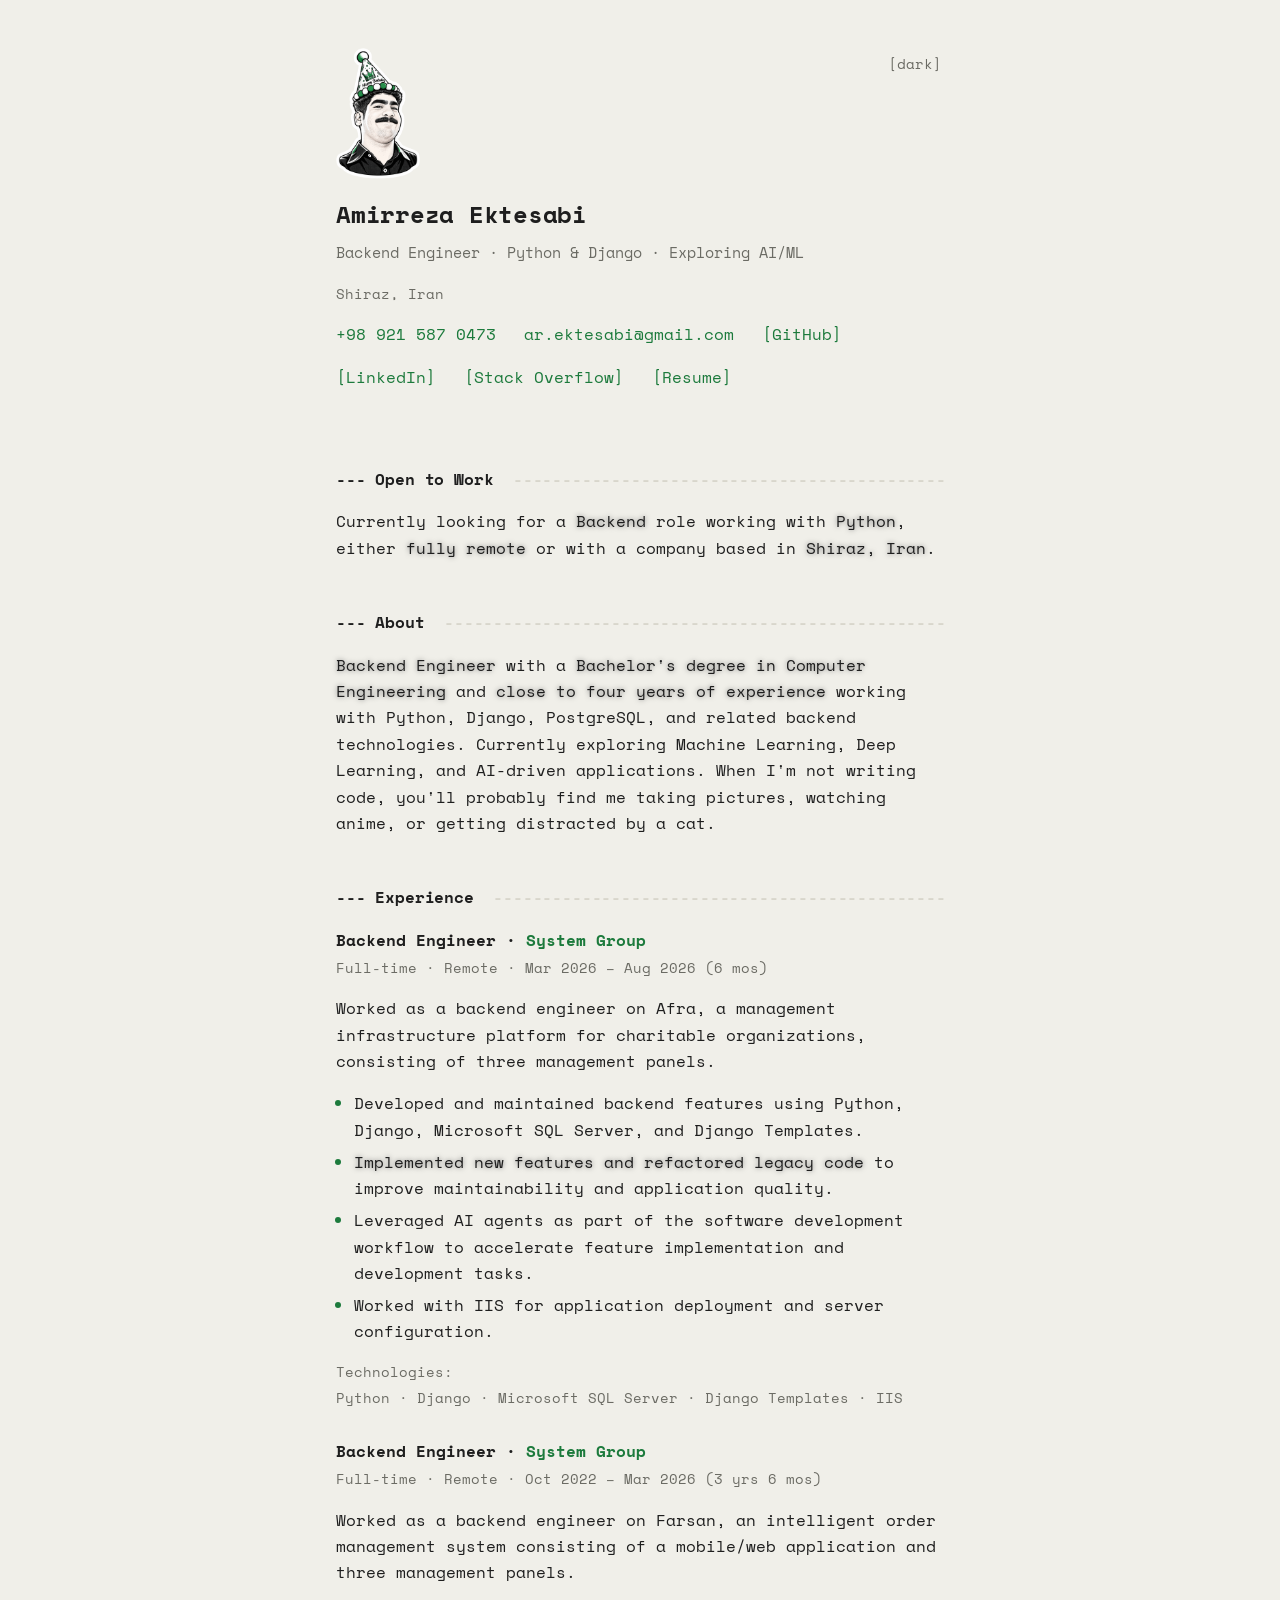
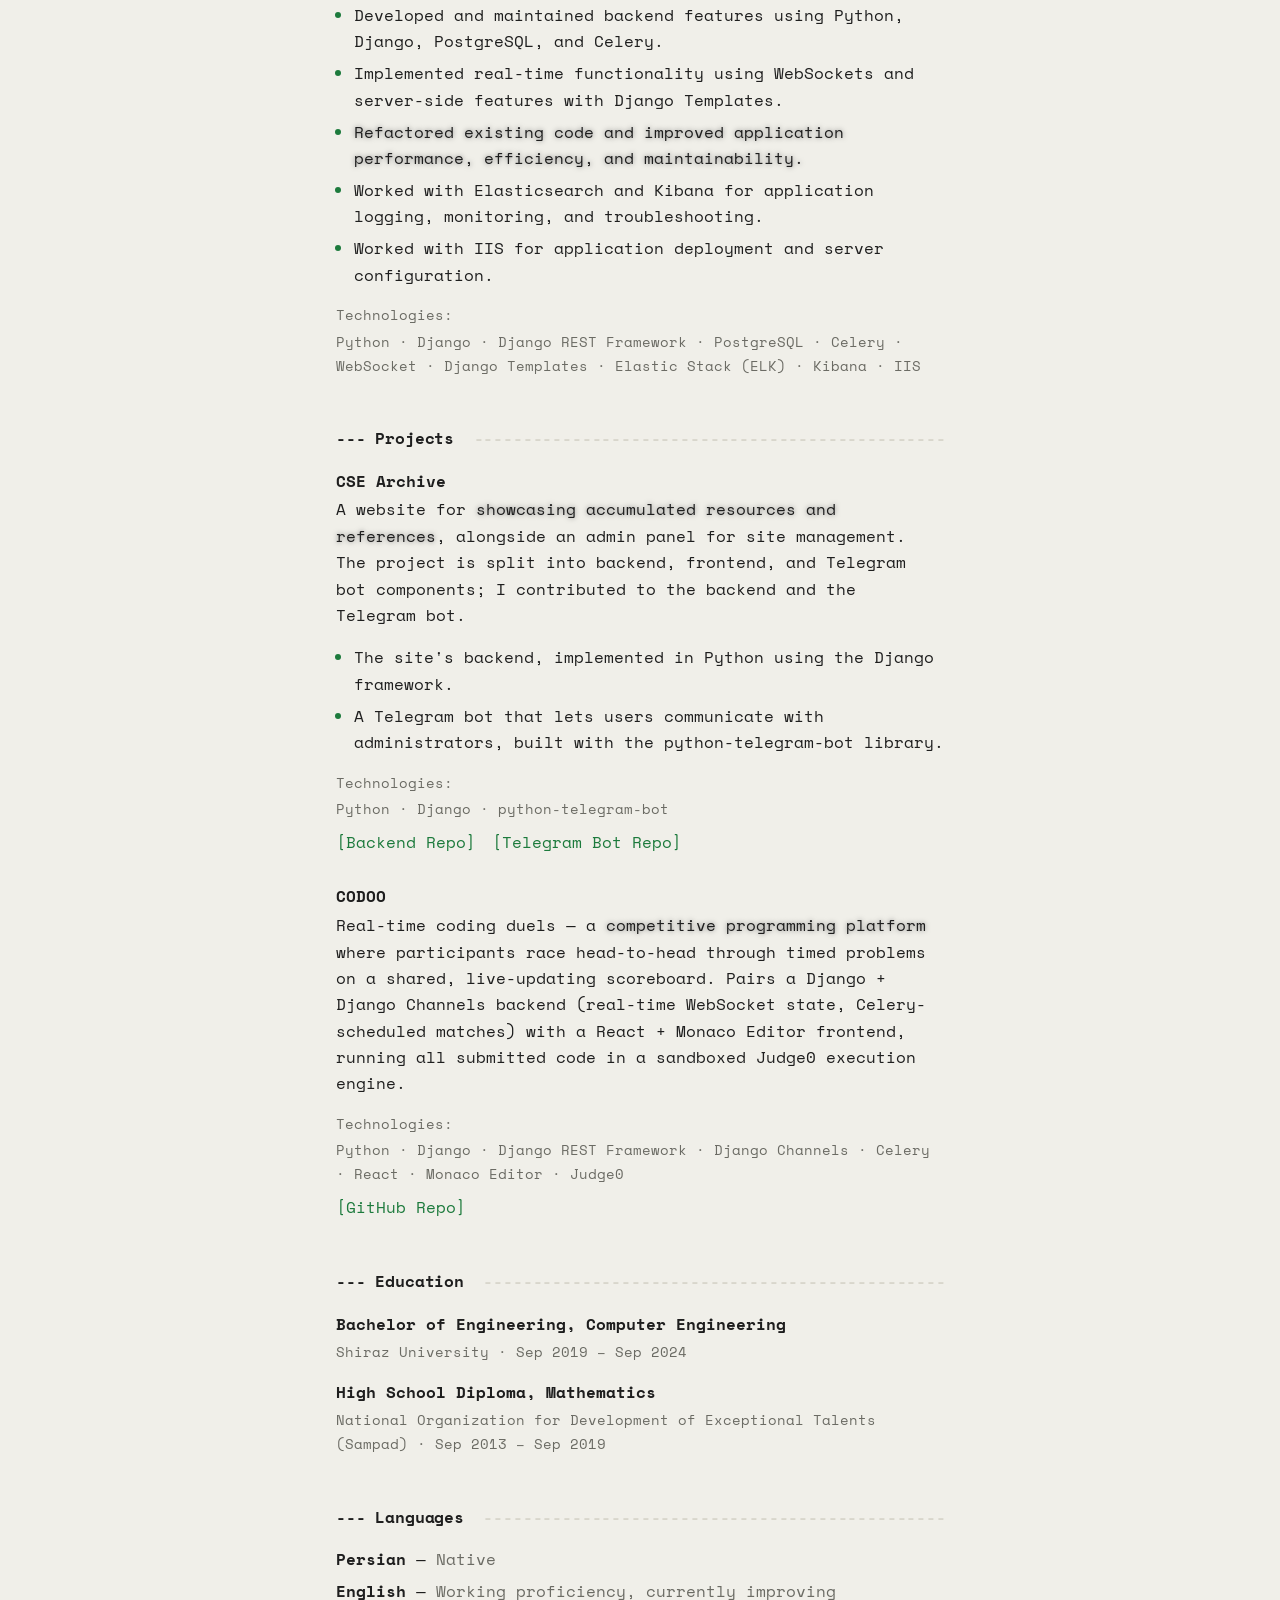
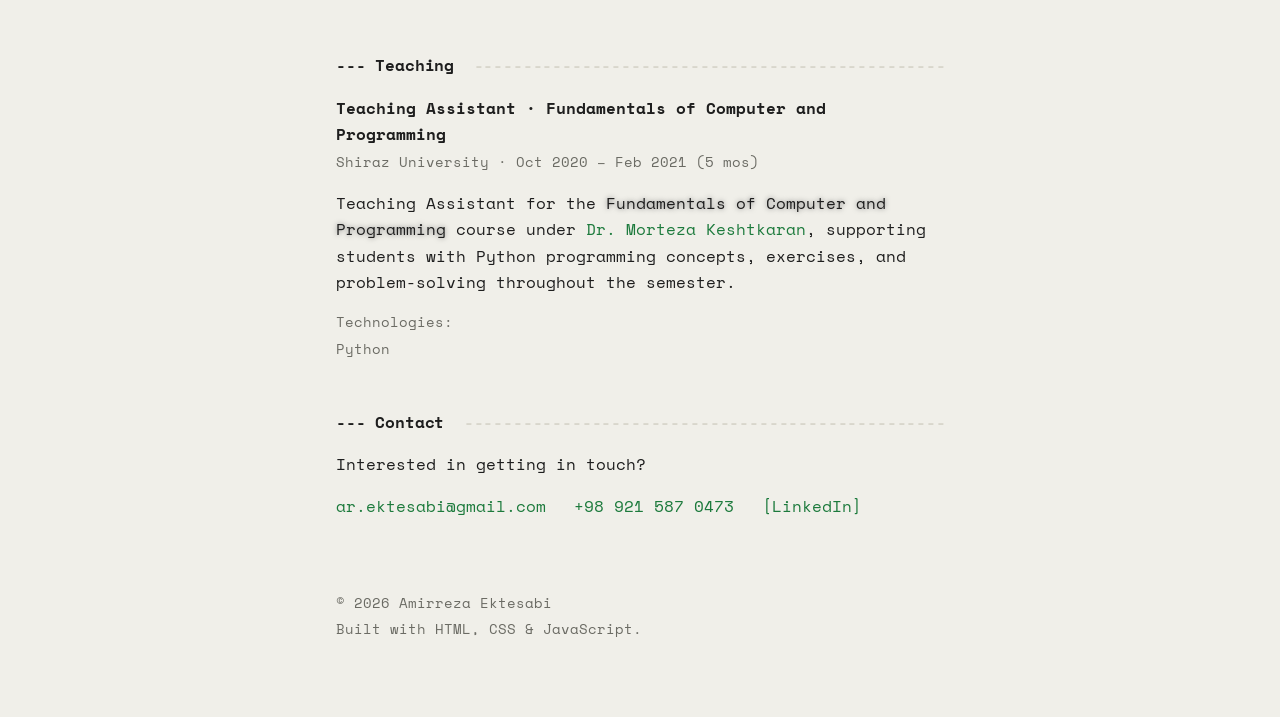
==== index.html @ 3bb0097c "add open to work section" ====
<!DOCTYPE html>
<html lang="en">
<head>
<meta charset="UTF-8" />
<meta name="viewport" content="width=device-width, initial-scale=1.0" />
<title>Amirreza Ektesabi Portfolio</title>
<meta name="description" content="Personal homepage of Amirreza Ektesabi, a backend engineer working with Python and Django, based in Shiraz, Iran. Experience, projects, education, and contact information." />
<meta name="theme-color" content="#0f0f0f" />

<meta property="og:type" content="website" />
<meta property="og:title" content="Amirreza Ektesabi Portfolio" />
<meta property="og:description" content="Backend engineer working with Python and Django, based in Shiraz, Iran." />
<meta property="og:image" content="image.png" />

<!-- Inline theme bootstrap: applied before first paint to avoid a flash of the wrong theme -->
<script>
  (function () {
    try {
      var saved = localStorage.getItem("theme");
      var theme = saved || (window.matchMedia("(prefers-color-scheme: dark)").matches ? "dark" : "light");
      document.documentElement.setAttribute("data-theme", theme);
    } catch (e) {
      document.documentElement.setAttribute("data-theme", "light");
    }
  })();
</script>

<link rel="preconnect" href="https://fonts.googleapis.com" />
<link rel="preconnect" href="https://fonts.gstatic.com" crossorigin />
<link href="https://fonts.googleapis.com/css2?family=Space+Mono:ital,wght@0,400;0,700;1,400&display=swap" rel="stylesheet" />

<link rel="stylesheet" href="style.css" />
</head>
<body>

<main>

  <!-- ============ Header ============ -->
  <header class="site-header">
    <div class="header-top">
      <img
        class="avatar"
        src="image.png"
        alt="Amirreza Ektesabi"
        width="84"
      />

      <button id="theme-toggle" class="theme-toggle" type="button" aria-pressed="false">
        [dark]
      </button>
    </div>

    <h1 class="name">Amirreza Ektesabi</h1>
    <p class="title">Backend Engineer · Python &amp; Django · Exploring AI/ML</p>
    <p class="location">Shiraz, Iran</p>

    <nav class="header-links" aria-label="Profile links">
      <a href="tel:+989215870473">+98 921 587 0473</a>
      <a href="mailto:ar.ektesabi@gmail.com">ar.ektesabi@gmail.com</a>
      <a href="https://github.com/amirreza-ektesabi" target="_blank" rel="noopener noreferrer">[GitHub]</a>
      <a href="https://www.linkedin.com/in/amirreza-ektesabi/" target="_blank" rel="noopener noreferrer">[LinkedIn]</a>
      <a href="https://stackoverflow.com/users/16004568" target="_blank" rel="noopener noreferrer">[Stack Overflow]</a>
      <a href="resume.pdf" target="_blank" rel="noopener noreferrer">[Resume]</a>
    </nav>
  </header>

  <!-- ============ Open to Work ============ -->
  <section id="open-to-work" aria-labelledby="open-to-work-heading">
    <h2 id="open-to-work-heading" class="section-heading">--- Open to Work</h2>
    <p>
      Currently looking for a <em>Backend</em> role working with
      <em>Python</em>, either <em>fully remote</em> or with a
      company based in <em>Shiraz, Iran</em>.
    </p>
  </section>

  <!-- ============ About ============ -->
  <section id="about" aria-labelledby="about-heading">
    <h2 id="about-heading" class="section-heading">--- About</h2>
    <p>
      <em>Backend Engineer</em> with a <em>Bachelor's degree in Computer Engineering</em>
      and <em>close to four years of experience</em> working with Python,
      Django, PostgreSQL, and related backend technologies. Currently
      exploring Machine Learning, Deep Learning, and AI-driven
      applications. When I'm not writing code, you'll probably find me
      taking pictures, watching anime, or getting distracted by a cat.
    </p>
  </section>

  <!-- ============ Experience ============ -->
  <section id="experience" aria-labelledby="experience-heading">
    <h2 id="experience-heading" class="section-heading">--- Experience</h2>

    <article class="entry">
      <p class="entry-title">Backend Engineer · <a href="https://www.systemgroup.net" target="_blank" rel="noopener noreferrer">System Group</a></p>
      <p class="entry-meta">Full-time · Remote · Mar 2026 – Aug 2026 (6 mos)</p>
      <p class="entry-description">
        Worked as a backend engineer on Afra, a management infrastructure
        platform for charitable organizations, consisting of three
        management panels.
      </p>
      <ul class="entry-list">
        <li>Developed and maintained backend features using Python, Django, Microsoft SQL Server, and Django Templates.</li>
        <li><em>Implemented new features and refactored legacy code</em> to improve maintainability and application quality.</li>
        <li>Leveraged AI agents as part of the software development workflow to accelerate feature implementation and development tasks.</li>
        <li>Worked with IIS for application deployment and server configuration.</li>
      </ul>
      <p class="entry-tech-label">Technologies:</p>
      <p class="entry-tech">Python · Django · Microsoft SQL Server · Django Templates · IIS</p>
    </article>

    <article class="entry">
      <p class="entry-title">Backend Engineer · <a href="https://www.systemgroup.net" target="_blank" rel="noopener noreferrer">System Group</a></p>
      <p class="entry-meta">Full-time · Remote · Oct 2022 – Mar 2026 (3 yrs 6 mos)</p>
      <p class="entry-description">
        Worked as a backend engineer on Farsan, an intelligent order
        management system consisting of a mobile/web application and
        three management panels.
      </p>
      <ul class="entry-list">
        <li>Developed and maintained backend features using Python, Django, PostgreSQL, and Celery.</li>
        <li>Implemented real-time functionality using WebSockets and server-side features with Django Templates.</li>
        <li><em>Refactored existing code and improved application performance, efficiency, and maintainability.</em></li>
        <li>Worked with Elasticsearch and Kibana for application logging, monitoring, and troubleshooting.</li>
        <li>Worked with IIS for application deployment and server configuration.</li>
      </ul>
      <p class="entry-tech-label">Technologies:</p>
      <p class="entry-tech">Python · Django · Django REST Framework · PostgreSQL · Celery · WebSocket · Django Templates · Elastic Stack (ELK) · Kibana · IIS</p>
    </article>
  </section>

  <!-- ============ Projects ============ -->
  <section id="projects" aria-labelledby="projects-heading">
    <h2 id="projects-heading" class="section-heading">--- Projects</h2>

    <article class="entry">
      <p class="entry-title">CSE Archive</p>
      <p class="entry-description">
        A website for <em>showcasing accumulated resources and references</em>,
        alongside an admin panel for site management. The project is
        split into backend, frontend, and Telegram bot components; I
        contributed to the backend and the Telegram bot.
      </p>
      <ul class="entry-list">
        <li>The site's backend, implemented in Python using the Django framework.</li>
        <li>A Telegram bot that lets users communicate with administrators, built with the python-telegram-bot library.</li>
      </ul>
      <p class="entry-tech-label">Technologies:</p>
      <p class="entry-tech">Python · Django · python-telegram-bot</p>
      <p class="entry-links">
        <a href="https://github.com/CSE-Archive/archive-api" target="_blank" rel="noopener noreferrer">[Backend Repo]</a>
        <a href="https://github.com/CSE-Archive/archive-telegram-bot" target="_blank" rel="noopener noreferrer">[Telegram Bot Repo]</a>
      </p>
    </article>

    <article class="entry">
      <p class="entry-title">CODOO</p>
      <p class="entry-description">
        Real-time coding duels — a <em>competitive programming platform</em> where
        participants race head-to-head through timed problems on a
        shared, live-updating scoreboard. Pairs a Django + Django Channels
        backend (real-time WebSocket state, Celery-scheduled matches) with
        a React + Monaco Editor frontend, running all submitted code in a
        sandboxed Judge0 execution engine.
      </p>
      <p class="entry-tech-label">Technologies:</p>
      <p class="entry-tech">Python · Django · Django REST Framework · Django Channels · Celery · React · Monaco Editor · Judge0</p>
      <p class="entry-links">
        <a href="https://github.com/amirreza-ektesabi/codoo" target="_blank" rel="noopener noreferrer">[GitHub Repo]</a>
      </p>
    </article>
  </section>

  <!-- ============ Education ============ -->
  <section id="education" aria-labelledby="education-heading">
    <h2 id="education-heading" class="section-heading">--- Education</h2>

    <article class="entry entry-compact">
      <p class="entry-title">Bachelor of Engineering, Computer Engineering</p>
      <p class="entry-meta">Shiraz University · Sep 2019 – Sep 2024</p>
    </article>

    <article class="entry entry-compact">
      <p class="entry-title">High School Diploma, Mathematics</p>
      <p class="entry-meta">National Organization for Development of Exceptional Talents (Sampad) · Sep 2013 – Sep 2019</p>
    </article>
  </section>

  <!-- ============ Languages ============ -->
  <section id="languages" aria-labelledby="languages-heading">
    <h2 id="languages-heading" class="section-heading">--- Languages</h2>

    <p class="lang-item"><span class="lang-name">Persian</span> — <span class="lang-level">Native</span></p>
    <p class="lang-item"><span class="lang-name">English</span> — <span class="lang-level">Working proficiency, currently improving</span></p>
  </section>

  <!-- ============ Teaching ============ -->
  <section id="teaching" aria-labelledby="teaching-heading">
    <h2 id="teaching-heading" class="section-heading">--- Teaching</h2>

    <article class="entry entry-compact">
      <p class="entry-title">Teaching Assistant · Fundamentals of Computer and Programming</p>
      <p class="entry-meta">Shiraz University · Oct 2020 – Feb 2021 (5 mos)</p>
      <p class="entry-description">
        Teaching Assistant for the <em>Fundamentals of Computer and Programming</em>
        course under <a href="https://scholar.google.com/citations?user=3shbBG4AAAAJ&amp;hl=en" target="_blank" rel="noopener noreferrer">Dr. Morteza Keshtkaran</a>, supporting students with
        Python programming concepts, exercises, and problem-solving
        throughout the semester.
      </p>
      <p class="entry-tech-label">Technologies:</p>
      <p class="entry-tech">Python</p>
    </article>
  </section>

  <!-- ============ Contact ============ -->
  <section id="contact" aria-labelledby="contact-heading">
    <h2 id="contact-heading" class="section-heading">--- Contact</h2>
    <p>Interested in getting in touch?</p>
    <p class="header-links">
      <a href="mailto:ar.ektesabi@gmail.com">ar.ektesabi@gmail.com</a>
      <a href="tel:+989215870473">+98 921 587 0473</a>
      <a href="https://www.linkedin.com/in/amirreza-ektesabi/" target="_blank" rel="noopener noreferrer">[LinkedIn]</a>
    </p>
  </section>

  <footer class="site-footer">
    <p>© 2026 Amirreza Ektesabi</p>
    <p>Built with HTML, CSS &amp; JavaScript.</p>
  </footer>

</main>

<script src="script.js"></script>
</body>
</html>
---- style.css ----
/* ==========================================================================
   Theme tokens
   ========================================================================== */

:root {
  --background: #f0efe9;
  --surface: #ffffff;
  --text: #1e1e1e;
  --muted: #6b6b64;
  --accent: #1c7a3c;
  --accent-dim: #3f8f5c;
  --border: #d8d6cc;

  --content-width: 720px;
  --space-1: 0.5rem;
  --space-2: 1rem;
  --space-3: 1.75rem;
  --space-4: 3rem;
  --space-5: 4.5rem;
}

[data-theme="dark"] {
  --background: #10120f;
  --surface: #000000;
  --text: #cfd0c9;
  --muted: #7c7d75;
  --accent: #3ecf6b;
  --accent-dim: #2e9e51;
  --border: #2a2c26;
}

/* ==========================================================================
   Reset / Base
   ========================================================================== */

*,
*::before,
*::after {
  box-sizing: border-box;
}

html {
  -webkit-text-size-adjust: 100%;
}

body {
  margin: 0;
  background-color: var(--background);
  color: var(--text);
  font-family: "Space Mono", "SFMono-Regular", Consolas, "Liberation Mono", Menlo, monospace;
  font-size: 16px;
  line-height: 1.65;
  overflow-x: hidden;
}

img {
  max-width: 100%;
  display: block;
}

p {
  margin: 0 0 var(--space-2) 0;
}

/* ==========================================================================
   Typography
   ========================================================================== */

h1,
h2 {
  font-family: inherit;
  font-weight: 700;
  letter-spacing: -0.01em;
  margin: 0;
}

.name {
  font-size: 1.5rem;
  margin-top: var(--space-2);
}

.title {
  color: var(--muted);
  font-size: 0.95rem;
  margin-top: 0.35rem;
}

.tagline {
  margin-top: var(--space-2);
  max-width: 56ch;
}

.location {
  color: var(--muted);
  font-size: 0.9rem;
  margin-top: 0.35rem;
}

.section-heading {
  display: flex;
  align-items: baseline;
  overflow: hidden;
  white-space: nowrap;
  font-size: 1rem;
  color: var(--text);
  margin-bottom: var(--space-2);
}

.section-heading::after {
  content: " [base64]";
  color: var(--border);
  flex: 1 1 auto;
  overflow: hidden;
  white-space: pre;
  margin-left: 0.6em;
}

/* ==========================================================================
   Layout
   ========================================================================== */

main {
  width: min(50vw, var(--content-width));
  min-width: 320px;
  margin: 0 auto;
  padding: var(--space-4) var(--space-2) var(--space-5) var(--space-2);
}

section {
  margin-top: var(--space-4);
}

section:first-of-type {
  margin-top: var(--space-4);
}

/* ==========================================================================
   Header
   ========================================================================== */

.site-header {
  padding-bottom: var(--space-3);
}

.header-top {
  display: flex;
  align-items: flex-start;
  justify-content: space-between;
  gap: var(--space-2);
}

.avatar {
  width: 84px;
  height: auto;
}

.header-links {
  margin-top: var(--space-2);
  display: flex;
  flex-wrap: wrap;
  gap: var(--space-2) var(--space-3);
}

/* ==========================================================================
   Theme toggle
   ========================================================================== */

.theme-toggle {
  appearance: none;
  background: none;
  border: none;
  padding: 0.2rem 0.1rem;
  margin-top: 0.15rem;
  color: var(--muted);
  font-family: inherit;
  font-size: 0.85rem;
  cursor: pointer;
  white-space: nowrap;
}

.theme-toggle:hover {
  color: var(--accent);
}

.theme-toggle:focus-visible {
  outline: 1px dashed var(--accent);
  outline-offset: 3px;
}

/* ==========================================================================
   Links
   ========================================================================== */

a {
  color: var(--accent);
  text-decoration: none;
}

a:hover {
  color: var(--accent-dim);
  text-decoration: underline;
}

a:focus-visible {
  outline: 1px dashed var(--accent);
  outline-offset: 2px;
}

a[aria-disabled="true"] {
  color: var(--muted);
  cursor: default;
  pointer-events: none;
}

/* ==========================================================================
    Highlight
    ========================================================================== */

em {
  font-style: normal;
  text-shadow: 0 0 5px #777777;
}

[data-theme="dark"] em {
  color: #ffffff;
  text-shadow: 0 0 5px #999999;
}

/* ==========================================================================
   Sections / entries
   ========================================================================== */

.entry {
  margin-bottom: var(--space-3);
}

.entry:last-child {
  margin-bottom: 0;
}

.entry-compact {
  margin-bottom: var(--space-2);
}

.entry-title {
  font-weight: 700;
  margin-bottom: 0.15rem;
}

.entry-meta {
  color: var(--muted);
  font-size: 0.9rem;
  margin-bottom: var(--space-2);
}

.entry-description {
  margin-bottom: var(--space-2);
  max-width: 62ch;
}

.entry-list {
  margin: 0 0 var(--space-2) 0;
  padding-left: 1.1em;
  max-width: 62ch;
  color: var(--text);
}

.entry-list li {
  margin-bottom: 0.35rem;
}

.entry-list li::marker {
  color: var(--accent);
}

.entry-tech-label {
  color: var(--muted);
  font-size: 0.85rem;
  margin-bottom: 0.2rem;
}

.entry-tech {
  color: var(--muted);
  font-size: 0.9rem;
  margin-bottom: 0;
}

.entry-links {
  margin-top: 0.5rem;
  display: flex;
  gap: var(--space-2);
}

/* ==========================================================================
   Skills
   ========================================================================== */

.skill-group {
  margin-bottom: var(--space-2);
}

.skill-group-title {
  font-weight: 700;
  margin-bottom: 0.15rem;
}

.skill-list {
  color: var(--muted);
}

/* ==========================================================================
    Languages
    ========================================================================== */

.lang-item {
  margin-bottom: 0.35rem;
}

.lang-name {
  font-weight: 700;
}

.lang-level {
  color: var(--muted);
}

/* ==========================================================================
   Footer
   ========================================================================== */

.site-footer {
  margin-top: var(--space-5);
  color: var(--muted);
  font-size: 0.85rem;
}

.site-footer p {
  margin: 0 0 0.25rem 0;
}

/* ==========================================================================
   Responsive
   ========================================================================== */

@media (max-width: 900px) {
  main {
    width: 100%;
    padding-left: 20px;
    padding-right: 20px;
  }
}

@media (max-width: 480px) {
  main {
    padding-left: 16px;
    padding-right: 16px;
    padding-top: var(--space-3);
  }

  .name {
    font-size: 1.3rem;
  }

  .avatar {
    width: 64px;
  }

  section {
    margin-top: var(--space-3);
  }
}

/* ==========================================================================
   Accessibility
   ========================================================================== */

@media (prefers-reduced-motion: reduce) {
  * {
    animation: none !important;
    transition: none !important;
  }
}
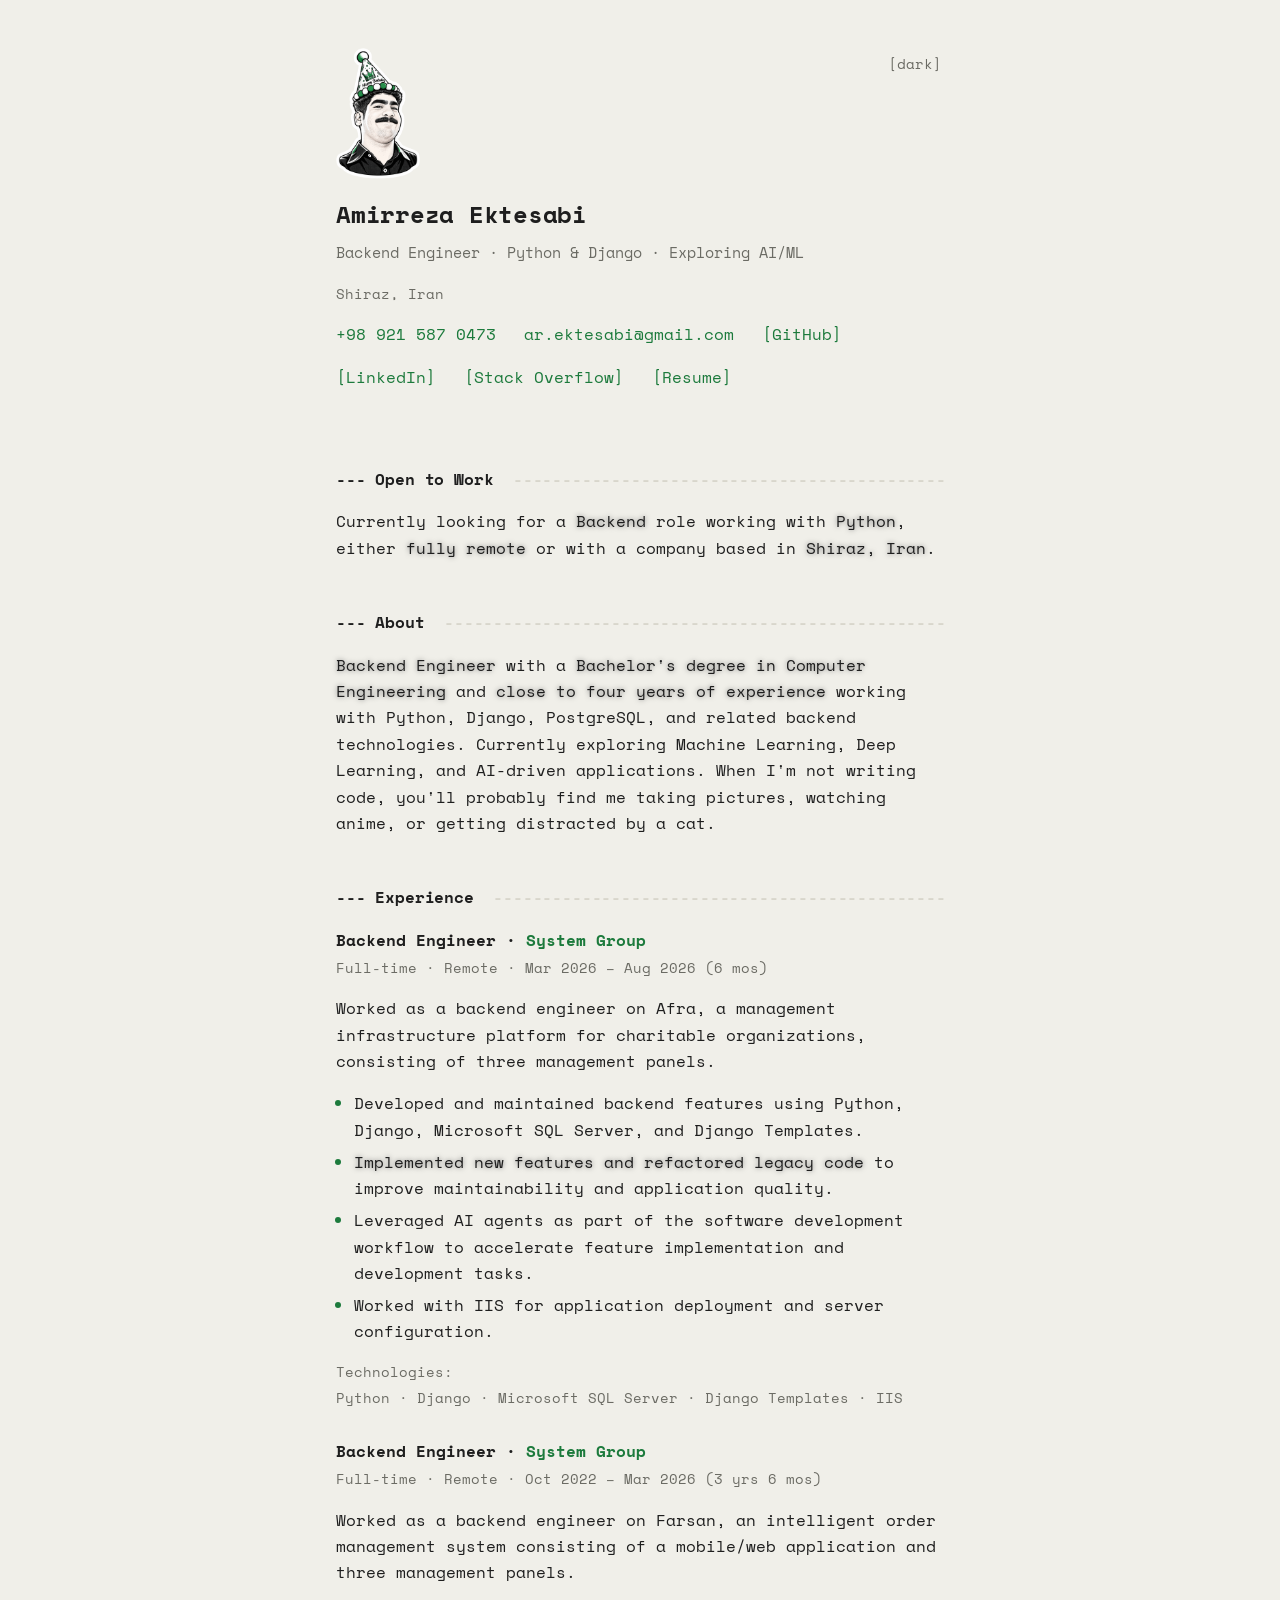
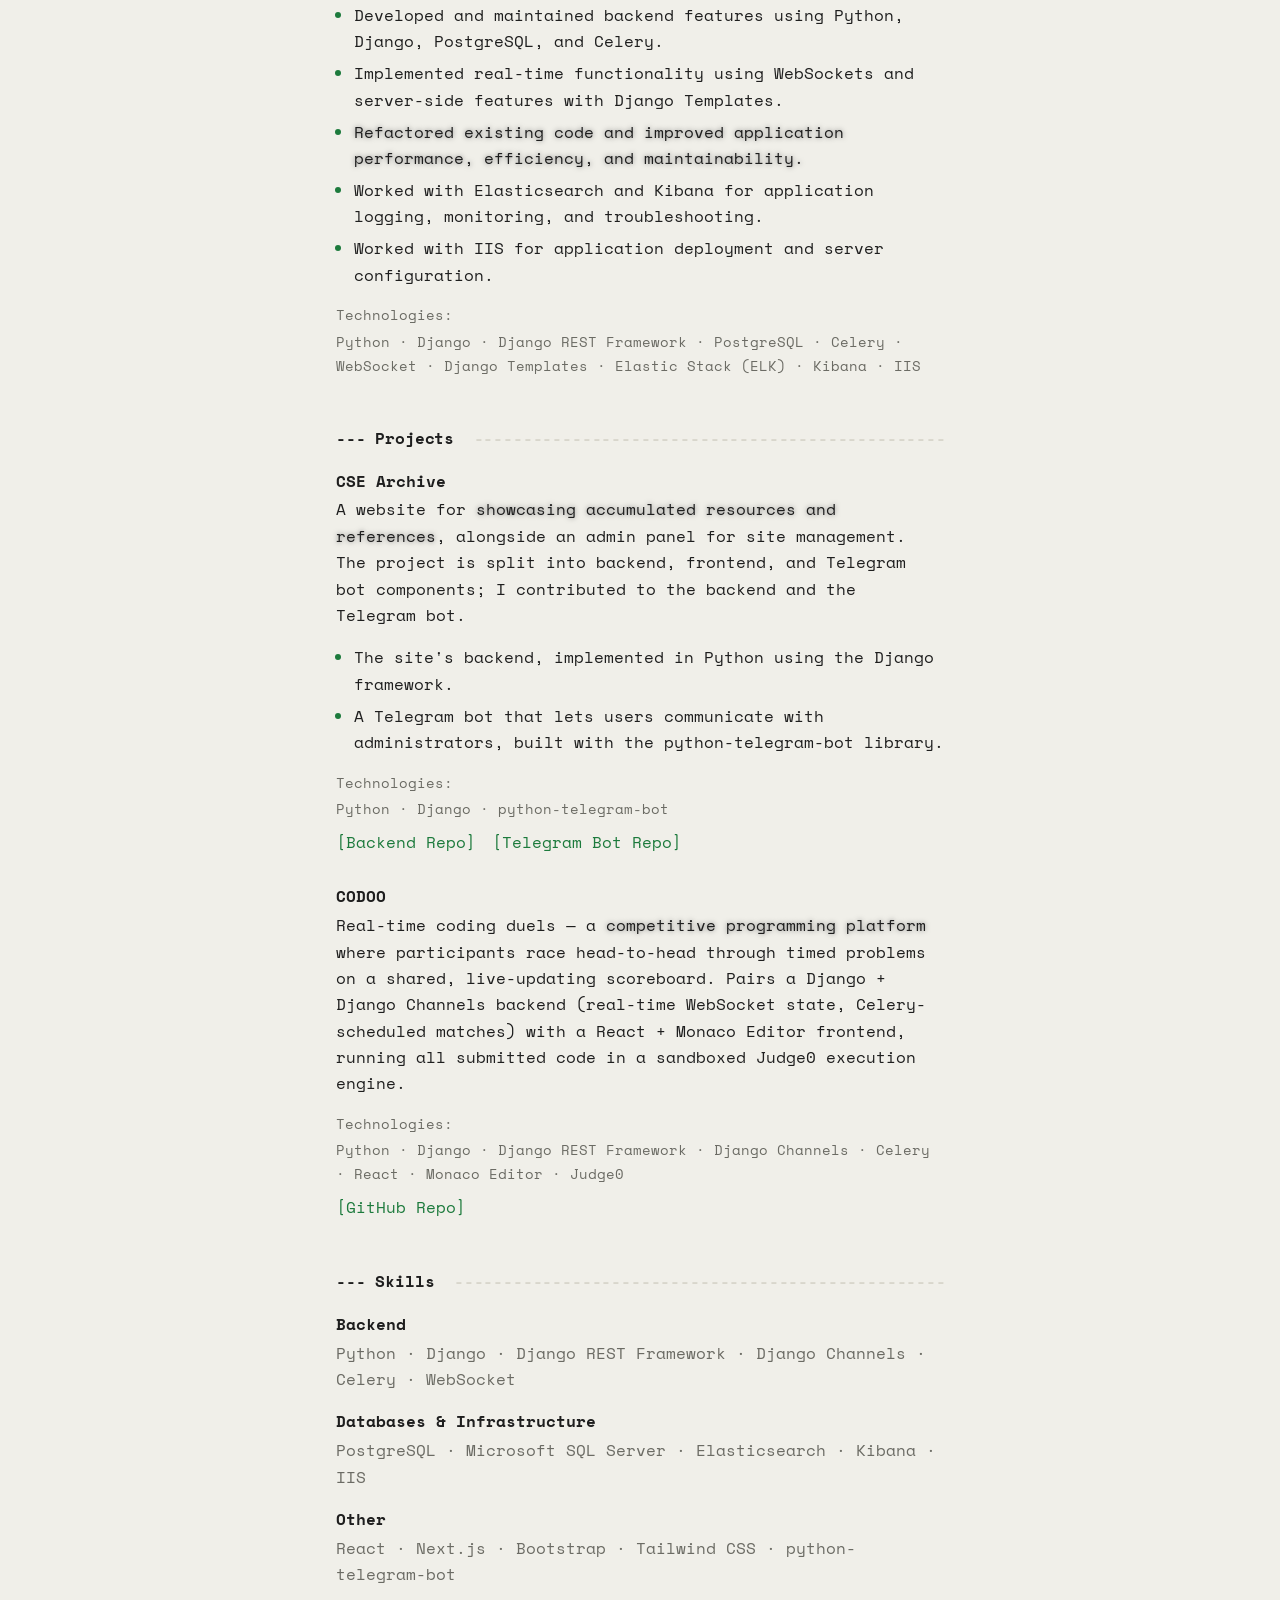
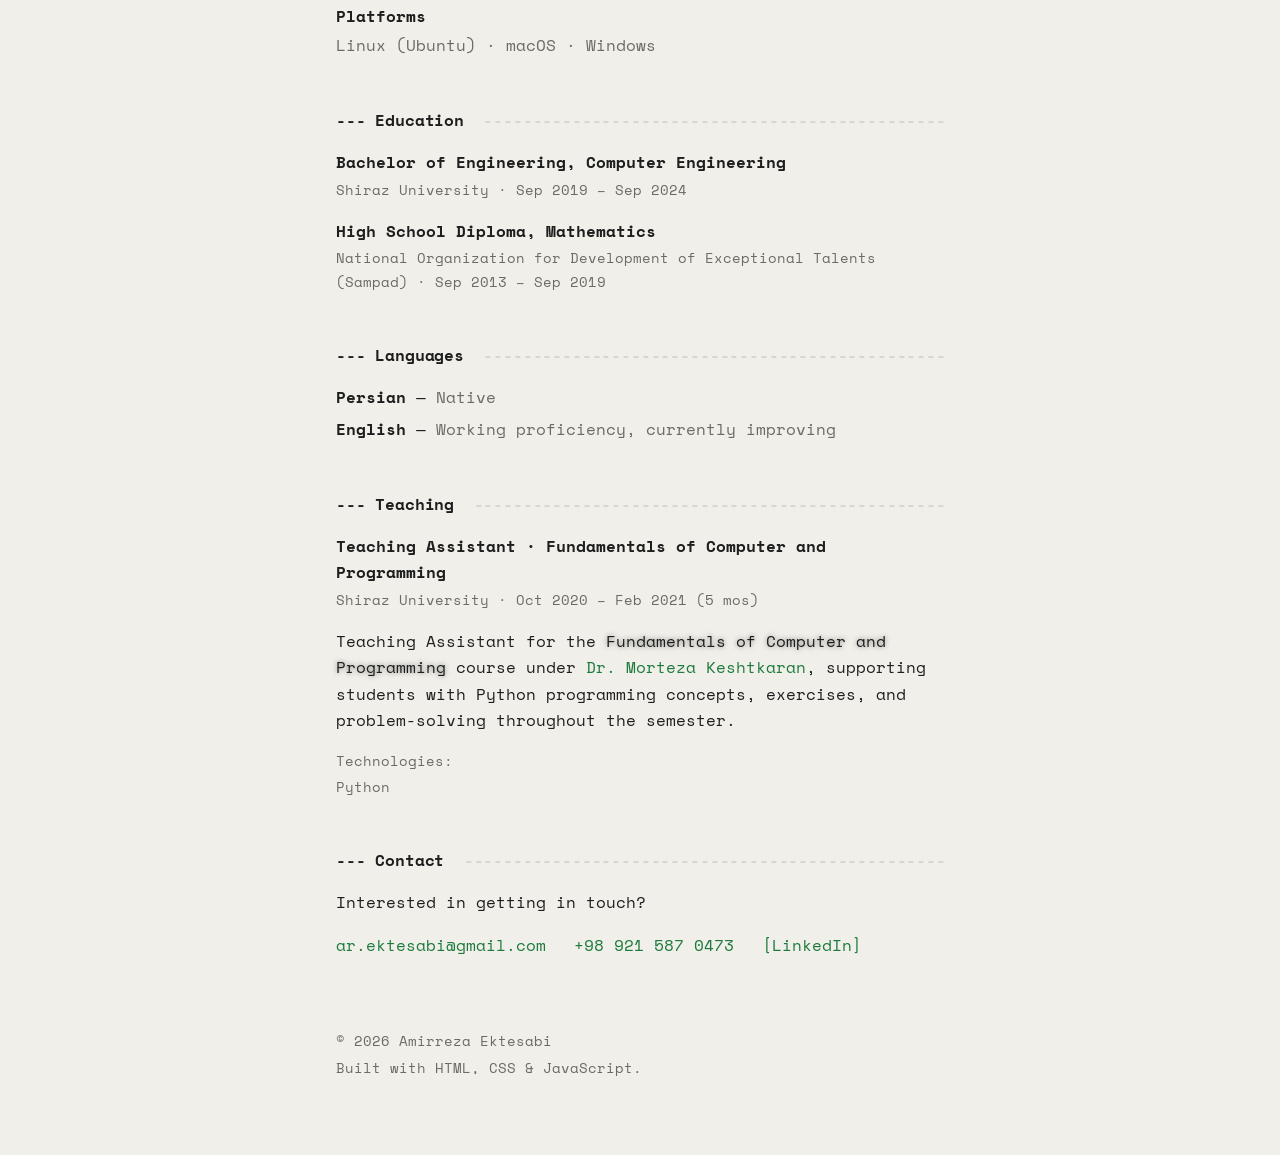
==== commit b59b6d6e: "add skills section and update resume" ====
--- a/index.html
+++ b/index.html
@@ -171,6 +171,31 @@
     </article>
   </section>
 
+  <!-- ============ Skills ============ -->
+  <section id="skills" aria-labelledby="skills-heading">
+    <h2 id="skills-heading" class="section-heading">--- Skills</h2>
+
+    <div class="skill-group">
+      <p class="skill-group-title">Backend</p>
+      <p class="skill-list">Python · Django · Django REST Framework · Django Channels · Celery · WebSocket</p>
+    </div>
+
+    <div class="skill-group">
+      <p class="skill-group-title">Databases &amp; Infrastructure</p>
+      <p class="skill-list">PostgreSQL · Microsoft SQL Server · Elasticsearch · Kibana · IIS</p>
+    </div>
+
+    <div class="skill-group">
+      <p class="skill-group-title">Other</p>
+      <p class="skill-list">React · Next.js · Bootstrap · Tailwind CSS · python-telegram-bot</p>
+    </div>
+
+    <div class="skill-group">
+      <p class="skill-group-title">Platforms</p>
+      <p class="skill-list">Linux (Ubuntu) · macOS · Windows</p>
+    </div>
+  </section>
+
   <!-- ============ Education ============ -->
   <section id="education" aria-labelledby="education-heading">
     <h2 id="education-heading" class="section-heading">--- Education</h2>
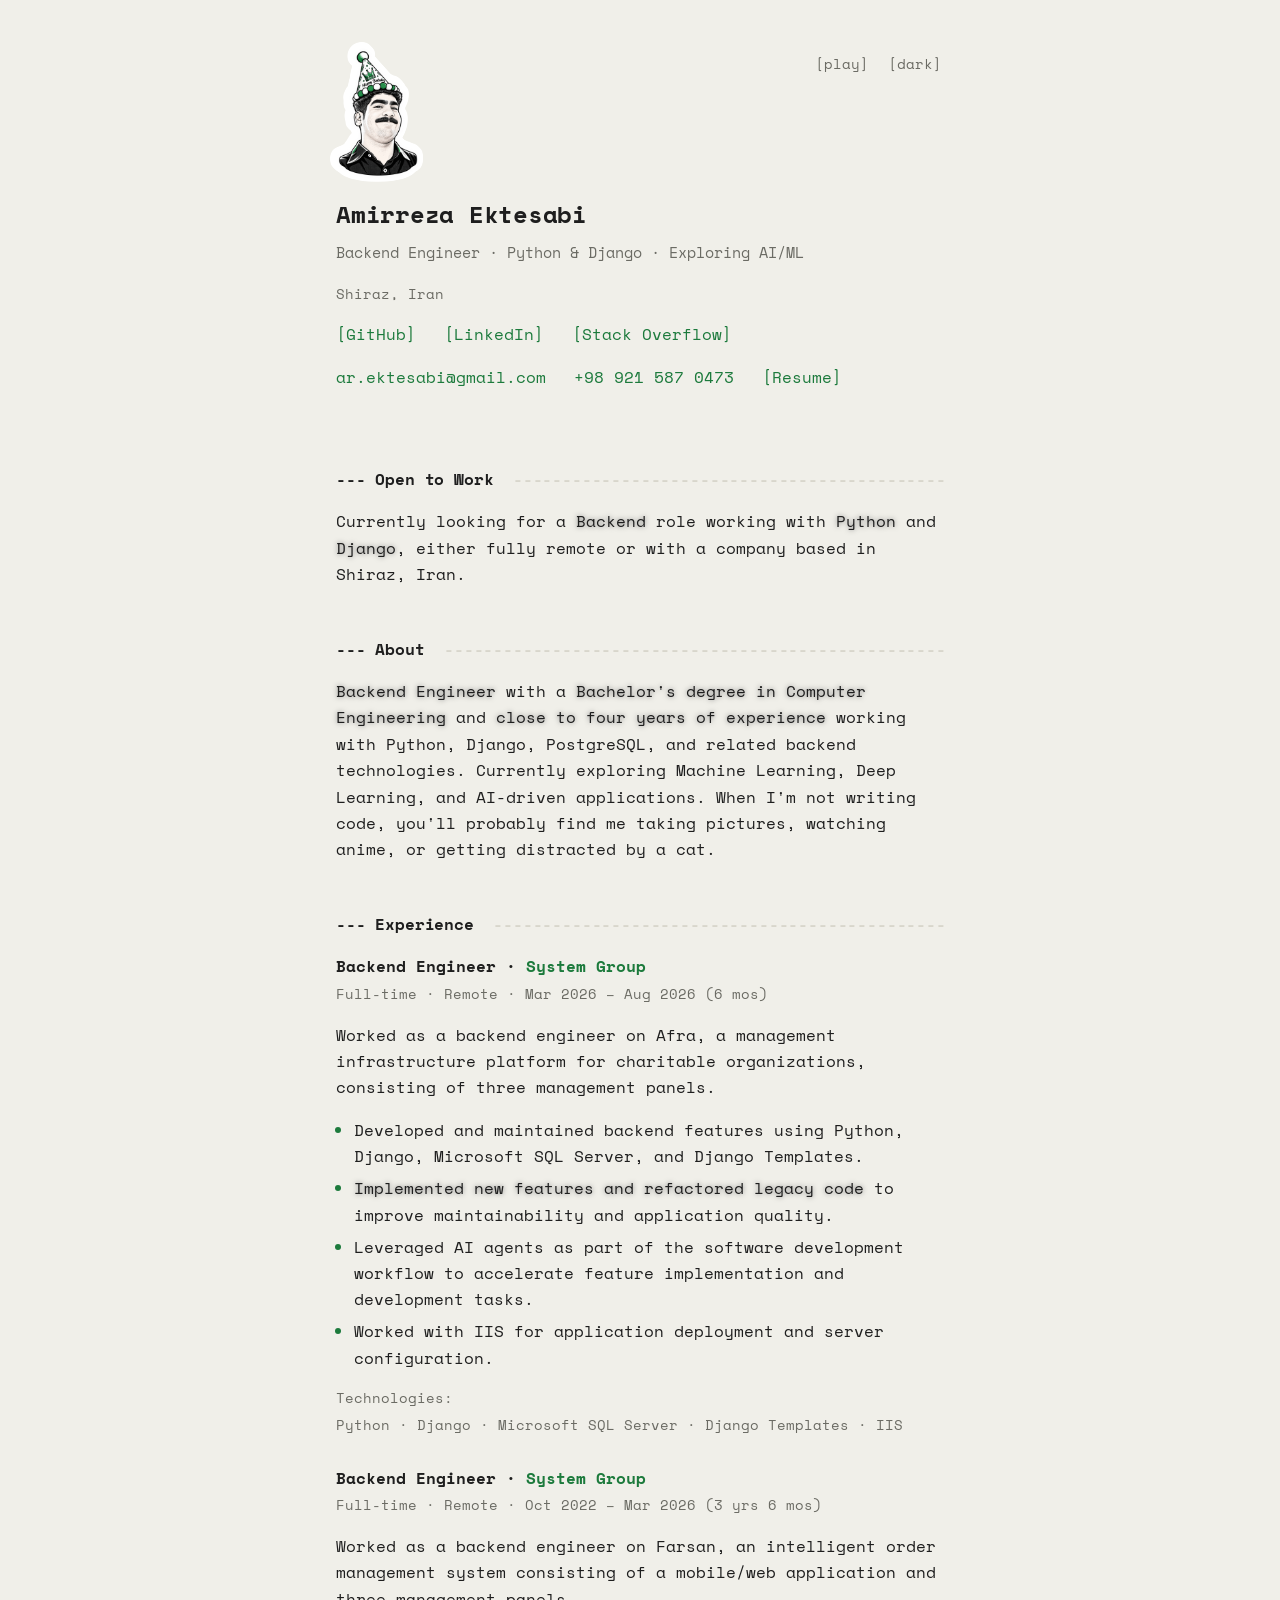
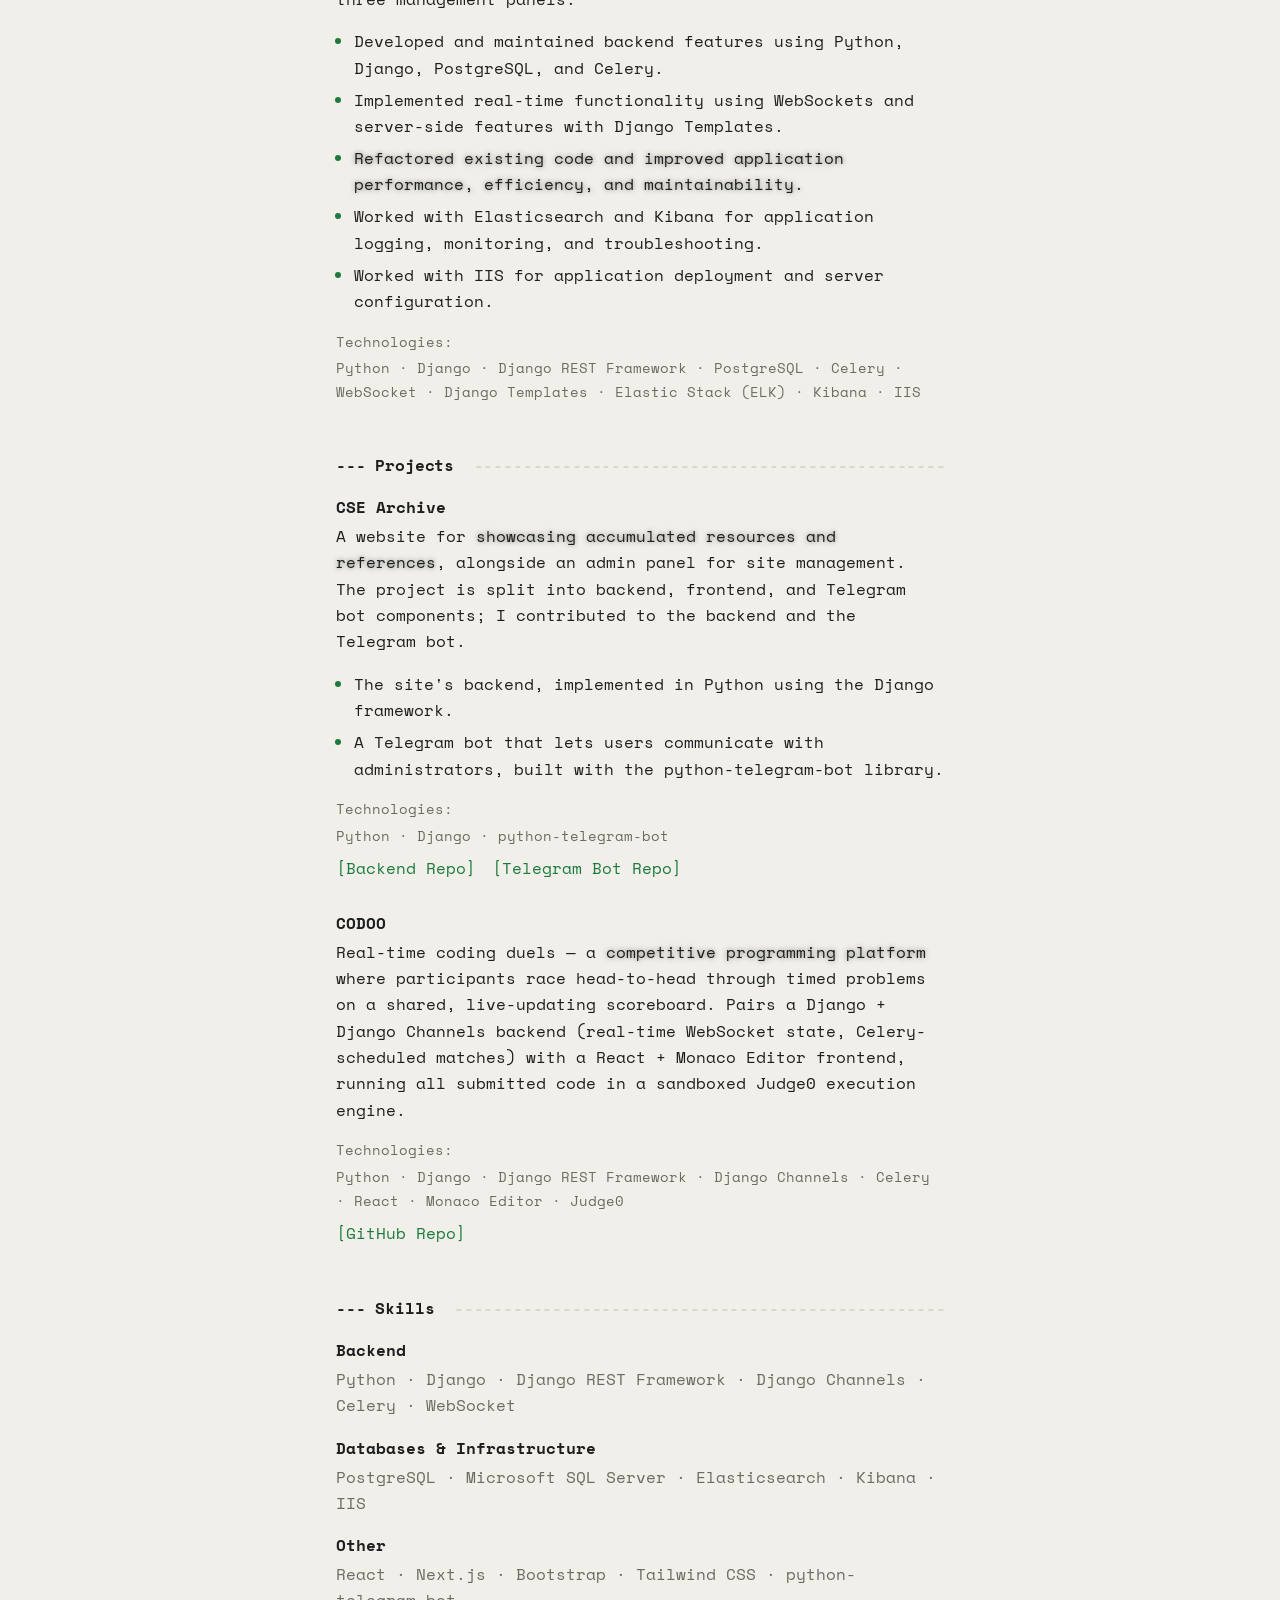
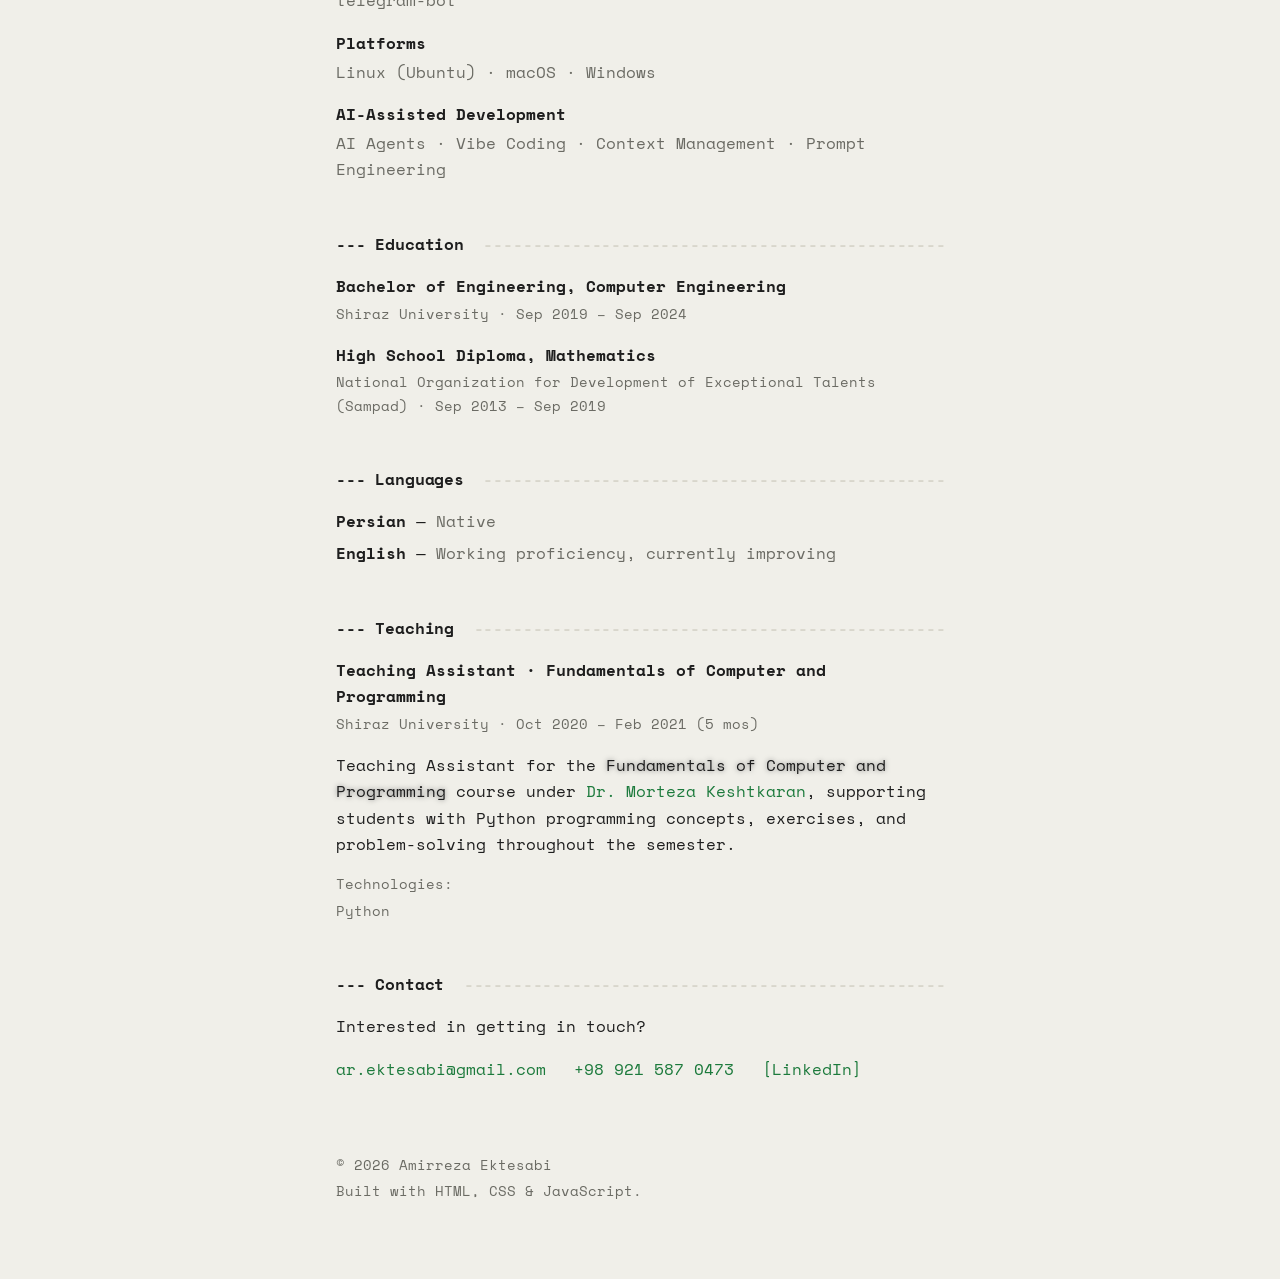
==== commit 35455cd9: "add a playable minesweeper game" ====
--- a/index.html
+++ b/index.html
@@ -45,21 +45,36 @@
         width="84"
       />
 
-      <button id="theme-toggle" class="theme-toggle" type="button" aria-pressed="false">
-        [dark]
-      </button>
-    </div>
+      <div class="header-buttons">
+        <button id="play-toggle" class="theme-toggle" type="button" aria-pressed="false">
+          [play]
+        </button>
+        <button id="theme-toggle" class="theme-toggle" type="button" aria-pressed="false">
+          [dark]
+        </button>
+      </div>
+    </div>
+
+    <!-- Minesweeper takes the avatar's place while playing -->
+    <section id="minesweeper" class="minesweeper-section" hidden>
+      <div class="ms-header">
+        <span id="ms-status" class="ms-status">mines: 0</span>
+        <a href="#" id="ms-replay" class="ms-replay">[replay]</a>
+      </div>
+      <div id="ms-board" class="ms-board"></div>
+      <p class="ms-hint">click to reveal &middot; right-click or hold to flag</p>
+    </section>
 
     <h1 class="name">Amirreza Ektesabi</h1>
     <p class="title">Backend Engineer · Python &amp; Django · Exploring AI/ML</p>
     <p class="location">Shiraz, Iran</p>
 
     <nav class="header-links" aria-label="Profile links">
-      <a href="tel:+989215870473">+98 921 587 0473</a>
-      <a href="mailto:ar.ektesabi@gmail.com">ar.ektesabi@gmail.com</a>
       <a href="https://github.com/amirreza-ektesabi" target="_blank" rel="noopener noreferrer">[GitHub]</a>
       <a href="https://www.linkedin.com/in/amirreza-ektesabi/" target="_blank" rel="noopener noreferrer">[LinkedIn]</a>
       <a href="https://stackoverflow.com/users/16004568" target="_blank" rel="noopener noreferrer">[Stack Overflow]</a>
+      <a href="mailto:ar.ektesabi@gmail.com">ar.ektesabi@gmail.com</a>
+      <a href="tel:+989215870473">+98 921 587 0473</a>
       <a href="resume.pdf" target="_blank" rel="noopener noreferrer">[Resume]</a>
     </nav>
   </header>
@@ -69,8 +84,8 @@
     <h2 id="open-to-work-heading" class="section-heading">--- Open to Work</h2>
     <p>
       Currently looking for a <em>Backend</em> role working with
-      <em>Python</em>, either <em>fully remote</em> or with a
-      company based in <em>Shiraz, Iran</em>.
+      <em>Python</em> and <em>Django</em>, either fully remote or with a
+      company based in Shiraz, Iran.
     </p>
   </section>
 
@@ -194,6 +209,11 @@
       <p class="skill-group-title">Platforms</p>
       <p class="skill-list">Linux (Ubuntu) · macOS · Windows</p>
     </div>
+
+    <div class="skill-group">
+      <p class="skill-group-title">AI-Assisted Development</p>
+      <p class="skill-list">AI Agents · Vibe Coding · Context Management · Prompt Engineering</p>
+    </div>
   </section>
 
   <!-- ============ Education ============ -->
--- a/style.css
+++ b/style.css
@@ -149,9 +149,30 @@
   gap: var(--space-2);
 }
 
+/* The hidden attribute must win even over author display rules (e.g. img) */
+[hidden] {
+  display: none !important;
+}
+
 .avatar {
   width: 84px;
   height: auto;
+  filter:
+    drop-shadow(1.5px 0 0 #ffffff)
+    drop-shadow(-1.5px 0 0 #ffffff)
+    drop-shadow(0 1.5px 0 #ffffff)
+    drop-shadow(0 -1.5px 0 #ffffff)
+    drop-shadow(1.5px 1.5px 0 #ffffff)
+    drop-shadow(-1.5px -1.5px 0 #ffffff)
+    drop-shadow(1.5px -1.5px 0 #ffffff)
+    drop-shadow(-1.5px 1.5px 0 #ffffff);
+}
+
+/* While the minesweeper is open, shrink the avatar to the button-row height
+   instead of hiding it */
+.avatar.ms-shrunk {
+  width: auto;
+  height: 28px;
 }
 
 .header-links {
@@ -187,6 +208,12 @@
   outline-offset: 3px;
 }
 
+.header-buttons {
+  display: flex;
+  gap: var(--space-2);
+  margin-left: auto; /* stay right-aligned even when the avatar is hidden */
+}
+
 /* ==========================================================================
    Links
    ========================================================================== */
@@ -336,6 +363,113 @@
 
 .site-footer p {
   margin: 0 0 0.25rem 0;
+}
+
+/* ==========================================================================
+   Minesweeper
+   ========================================================================== */
+
+.minesweeper-section {
+  margin-top: 0; /* sits right under the header row, full content width */
+}
+
+.ms-header {
+  display: flex;
+  justify-content: space-between;
+  align-items: baseline;
+  margin-bottom: var(--space-2);
+}
+
+.ms-status {
+  color: var(--muted);
+  font-size: 0.9rem;
+}
+
+.ms-status.win {
+  color: var(--accent);
+  font-weight: 700;
+  font-size: 1rem;
+}
+
+.ms-status.lose {
+  color: #e24b4a;
+  font-weight: 700;
+  font-size: 1rem;
+}
+
+.ms-replay {
+  font-size: 0.85rem;
+}
+
+.ms-board {
+  display: grid;
+  gap: 1px;
+  background: var(--border);
+  border: 1px solid var(--border);
+  width: 100%;
+  user-select: none;
+  -webkit-touch-callout: none;
+  -webkit-user-select: none;
+}
+
+.ms-cell {
+  aspect-ratio: 1;
+  display: flex;
+  align-items: center;
+  justify-content: center;
+  background: var(--surface);
+  font-size: 0.95rem;
+  font-weight: 700;
+  cursor: pointer;
+  line-height: 1;
+}
+
+.ms-cell.hidden-cell {
+  background: var(--background);
+}
+
+.ms-cell.hidden-cell:hover {
+  background: var(--border);
+}
+
+.ms-cell.flag {
+  color: #e24b4a;
+}
+
+[data-theme="dark"] .ms-cell.flag {
+  color: #ff6b6a;
+}
+
+.ms-cell.mine img {
+  width: 100%;
+  height: 100%;
+  object-fit: cover;
+  display: block;
+}
+
+.ms-cell.mine.exploded {
+  background: #e24b4a;
+}
+
+/* On a win, highlight the revealed mine cells with the main accent color */
+.ms-board.win .ms-cell.mine {
+  background: var(--accent);
+}
+
+.ms-cell.n1 { color: #6fa8dc; }
+.ms-cell.n2 { color: var(--accent); }
+.ms-cell.n3 { color: #e08a2e; }
+.ms-cell.n4 { color: #9b8fd6; }
+.ms-cell.n5 { color: #b5705a; }
+.ms-cell.n6 { color: #5fc4c4; }
+.ms-cell.n7 { color: var(--text); }
+.ms-cell.n8 { color: var(--muted); }
+
+.ms-hint {
+  color: var(--muted);
+  font-size: 0.8rem;
+  margin-top: var(--space-2);
+  margin-bottom: 0;
 }
 
 /* ==========================================================================
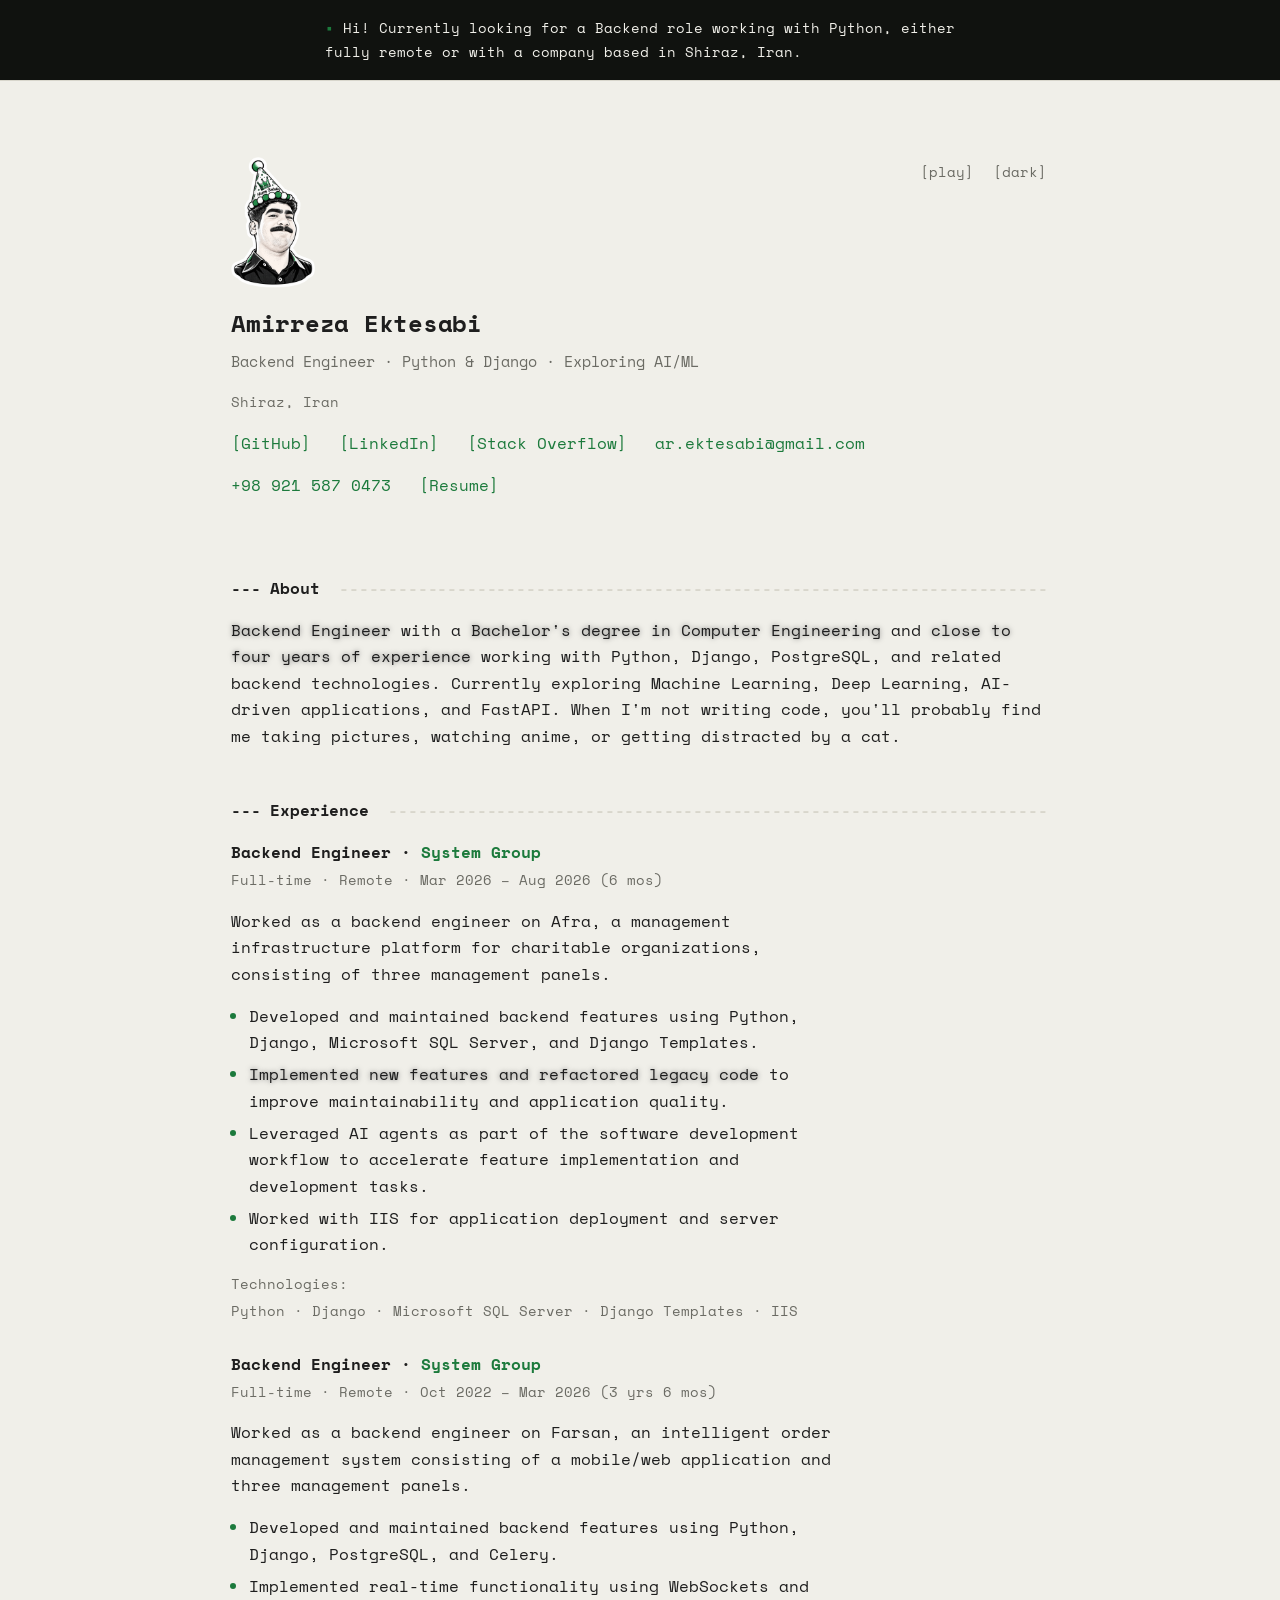
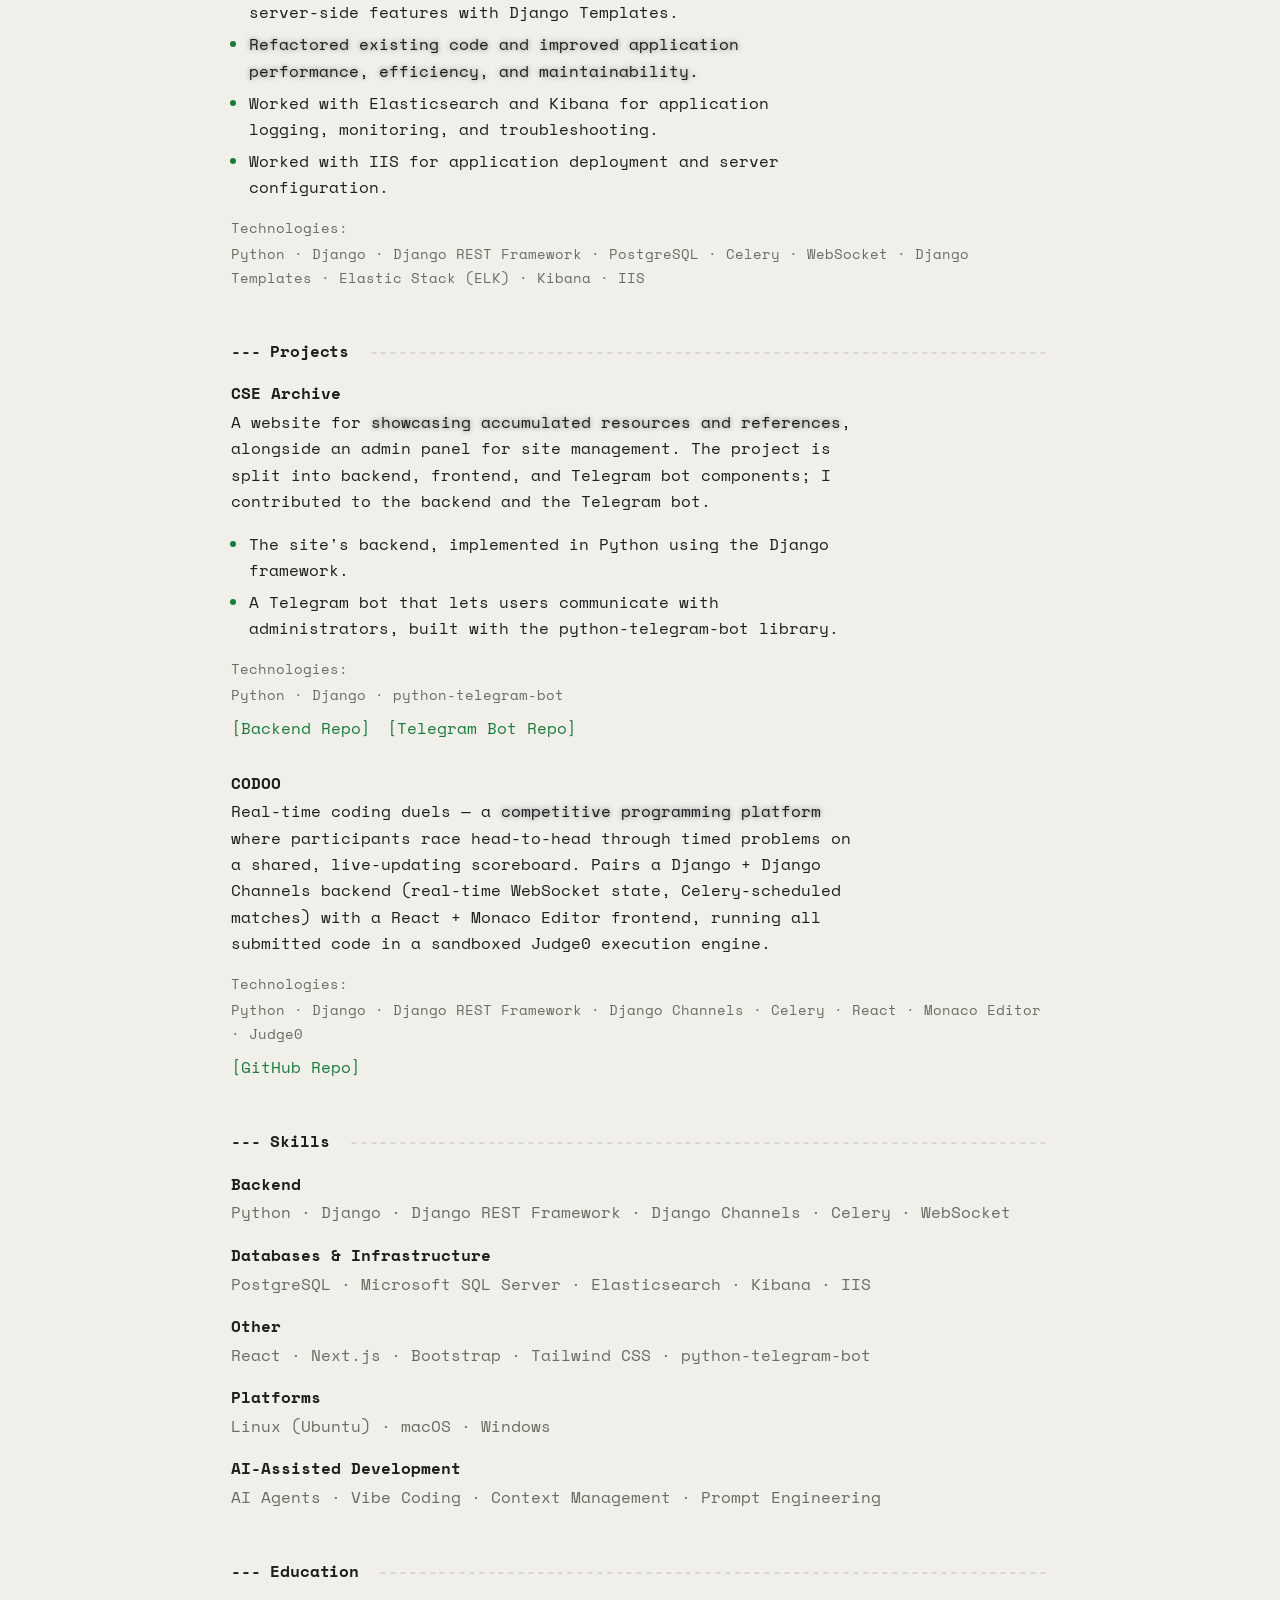
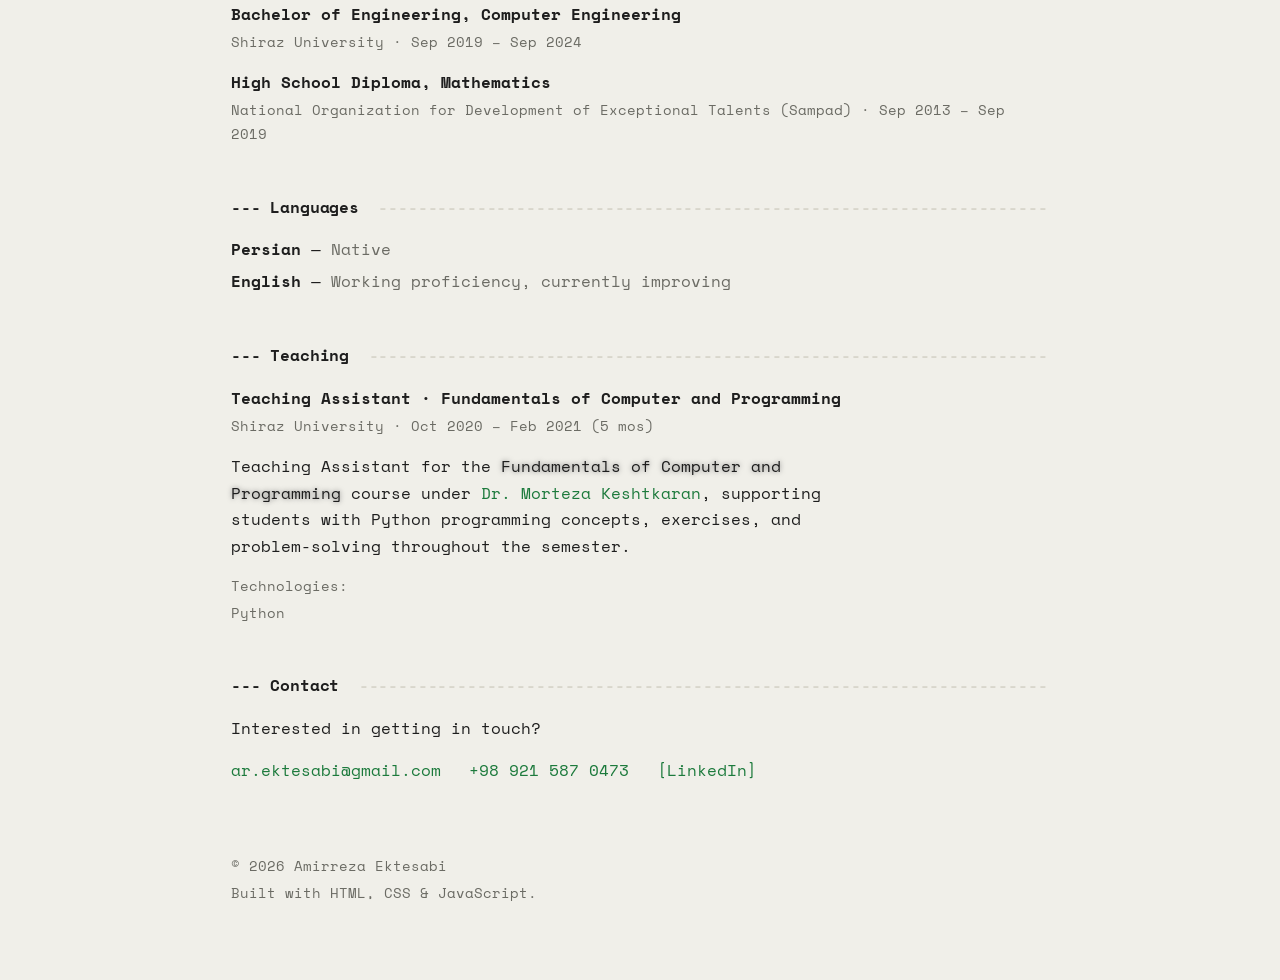
==== commit ab17d3d3: "enhance layout responsiveness and add site banner" ====
--- a/index.html
+++ b/index.html
@@ -6,6 +6,7 @@
 <title>Amirreza Ektesabi Portfolio</title>
 <meta name="description" content="Personal homepage of Amirreza Ektesabi, a backend engineer working with Python and Django, based in Shiraz, Iran. Experience, projects, education, and contact information." />
 <meta name="theme-color" content="#0f0f0f" />
+<link rel="icon" href="favicon.ico" />
 
 <meta property="og:type" content="website" />
 <meta property="og:title" content="Amirreza Ektesabi Portfolio" />
@@ -33,7 +34,14 @@
 </head>
 <body>
 
-<main>
+  <!-- ============ Open to Work Banner ============ -->
+  <div id="open-to-work" class="open-to-work-banner">
+    <p>
+      <span class="banner-bullet">▪</span> Hi! Currently looking for a Backend role working with Python, either fully remote or with a company based in Shiraz, Iran.
+    </p>
+  </div>
+
+  <main>
 
   <!-- ============ Header ============ -->
   <header class="site-header">
@@ -79,16 +87,6 @@
     </nav>
   </header>
 
-  <!-- ============ Open to Work ============ -->
-  <section id="open-to-work" aria-labelledby="open-to-work-heading">
-    <h2 id="open-to-work-heading" class="section-heading">--- Open to Work</h2>
-    <p>
-      Currently looking for a <em>Backend</em> role working with
-      <em>Python</em> and <em>Django</em>, either fully remote or with a
-      company based in Shiraz, Iran.
-    </p>
-  </section>
-
   <!-- ============ About ============ -->
   <section id="about" aria-labelledby="about-heading">
     <h2 id="about-heading" class="section-heading">--- About</h2>
@@ -96,8 +94,8 @@
       <em>Backend Engineer</em> with a <em>Bachelor's degree in Computer Engineering</em>
       and <em>close to four years of experience</em> working with Python,
       Django, PostgreSQL, and related backend technologies. Currently
-      exploring Machine Learning, Deep Learning, and AI-driven
-      applications. When I'm not writing code, you'll probably find me
+      exploring Machine Learning, Deep Learning, AI-driven applications,
+      and FastAPI. When I'm not writing code, you'll probably find me
       taking pictures, watching anime, or getting distracted by a cat.
     </p>
   </section>
--- a/style.css
+++ b/style.css
@@ -11,12 +11,14 @@
   --accent-dim: #3f8f5c;
   --border: #d8d6cc;
 
-  --content-width: 720px;
   --space-1: 0.5rem;
   --space-2: 1rem;
   --space-3: 1.75rem;
   --space-4: 3rem;
   --space-5: 4.5rem;
+
+  --banner-bg: #10120f;
+  --banner-text: #f0efe9;
 }
 
 [data-theme="dark"] {
@@ -27,6 +29,9 @@
   --accent: #3ecf6b;
   --accent-dim: #2e9e51;
   --border: #2a2c26;
+
+  --banner-bg: #f0efe9;
+  --banner-text: #1e1e1e;
 }
 
 /* ==========================================================================
@@ -40,6 +45,7 @@
 }
 
 html {
+  font-size: clamp(16px, 6px + 0.55vw, 21px);
   -webkit-text-size-adjust: 100%;
 }
 
@@ -48,7 +54,7 @@
   background-color: var(--background);
   color: var(--text);
   font-family: "Space Mono", "SFMono-Regular", Consolas, "Liberation Mono", Menlo, monospace;
-  font-size: 16px;
+  font-size: 1rem;
   line-height: 1.65;
   overflow-x: hidden;
 }
@@ -120,18 +126,54 @@
    ========================================================================== */
 
 main {
-  width: min(50vw, var(--content-width));
-  min-width: 320px;
+  max-width: 64ch;
   margin: 0 auto;
   padding: var(--space-4) var(--space-2) var(--space-5) var(--space-2);
 }
 
+@media (min-width: 900px) {
+  main {
+    max-width: 85ch;
+  }
+}
+
 section {
   margin-top: var(--space-4);
 }
 
 section:first-of-type {
   margin-top: var(--space-4);
+}
+
+/* ==========================================================================
+   Open to Work Banner
+   ========================================================================== */
+
+.open-to-work-banner {
+  width: 100%;
+  padding: var(--space-2) var(--space-2);
+  background: var(--surface);
+  background: var(--banner-bg);
+  color: var(--banner-text);
+  border-bottom: 1px solid var(--border);
+  margin-bottom: var(--space-3);
+  font-size: 0.9rem;
+}
+
+.open-to-work-banner p {
+  margin: 0 auto;
+  max-width: 50ch;
+  min-width: 320px;
+}
+
+.banner-bullet {
+  color: var(--accent);
+}
+
+@media (min-width: 900px) {
+  .open-to-work-banner p {
+    max-width: 70ch;
+  }
 }
 
 /* ==========================================================================
@@ -157,15 +199,6 @@
 .avatar {
   width: 84px;
   height: auto;
-  filter:
-    drop-shadow(1.5px 0 0 #ffffff)
-    drop-shadow(-1.5px 0 0 #ffffff)
-    drop-shadow(0 1.5px 0 #ffffff)
-    drop-shadow(0 -1.5px 0 #ffffff)
-    drop-shadow(1.5px 1.5px 0 #ffffff)
-    drop-shadow(-1.5px -1.5px 0 #ffffff)
-    drop-shadow(1.5px -1.5px 0 #ffffff)
-    drop-shadow(-1.5px 1.5px 0 #ffffff);
 }
 
 /* While the minesweeper is open, shrink the avatar to the button-row height
@@ -422,6 +455,8 @@
   font-weight: 700;
   cursor: pointer;
   line-height: 1;
+  /* faster taps on mobile (no double-tap-zoom delay) */
+  touch-action: manipulation;
 }
 
 .ms-cell.hidden-cell {
@@ -478,7 +513,6 @@
 
 @media (max-width: 900px) {
   main {
-    width: 100%;
     padding-left: 20px;
     padding-right: 20px;
   }
@@ -491,6 +525,10 @@
     padding-top: var(--space-3);
   }
 
+  .open-to-work-banner {
+    font-size: 0.8rem;
+  }
+
   .name {
     font-size: 1.3rem;
   }
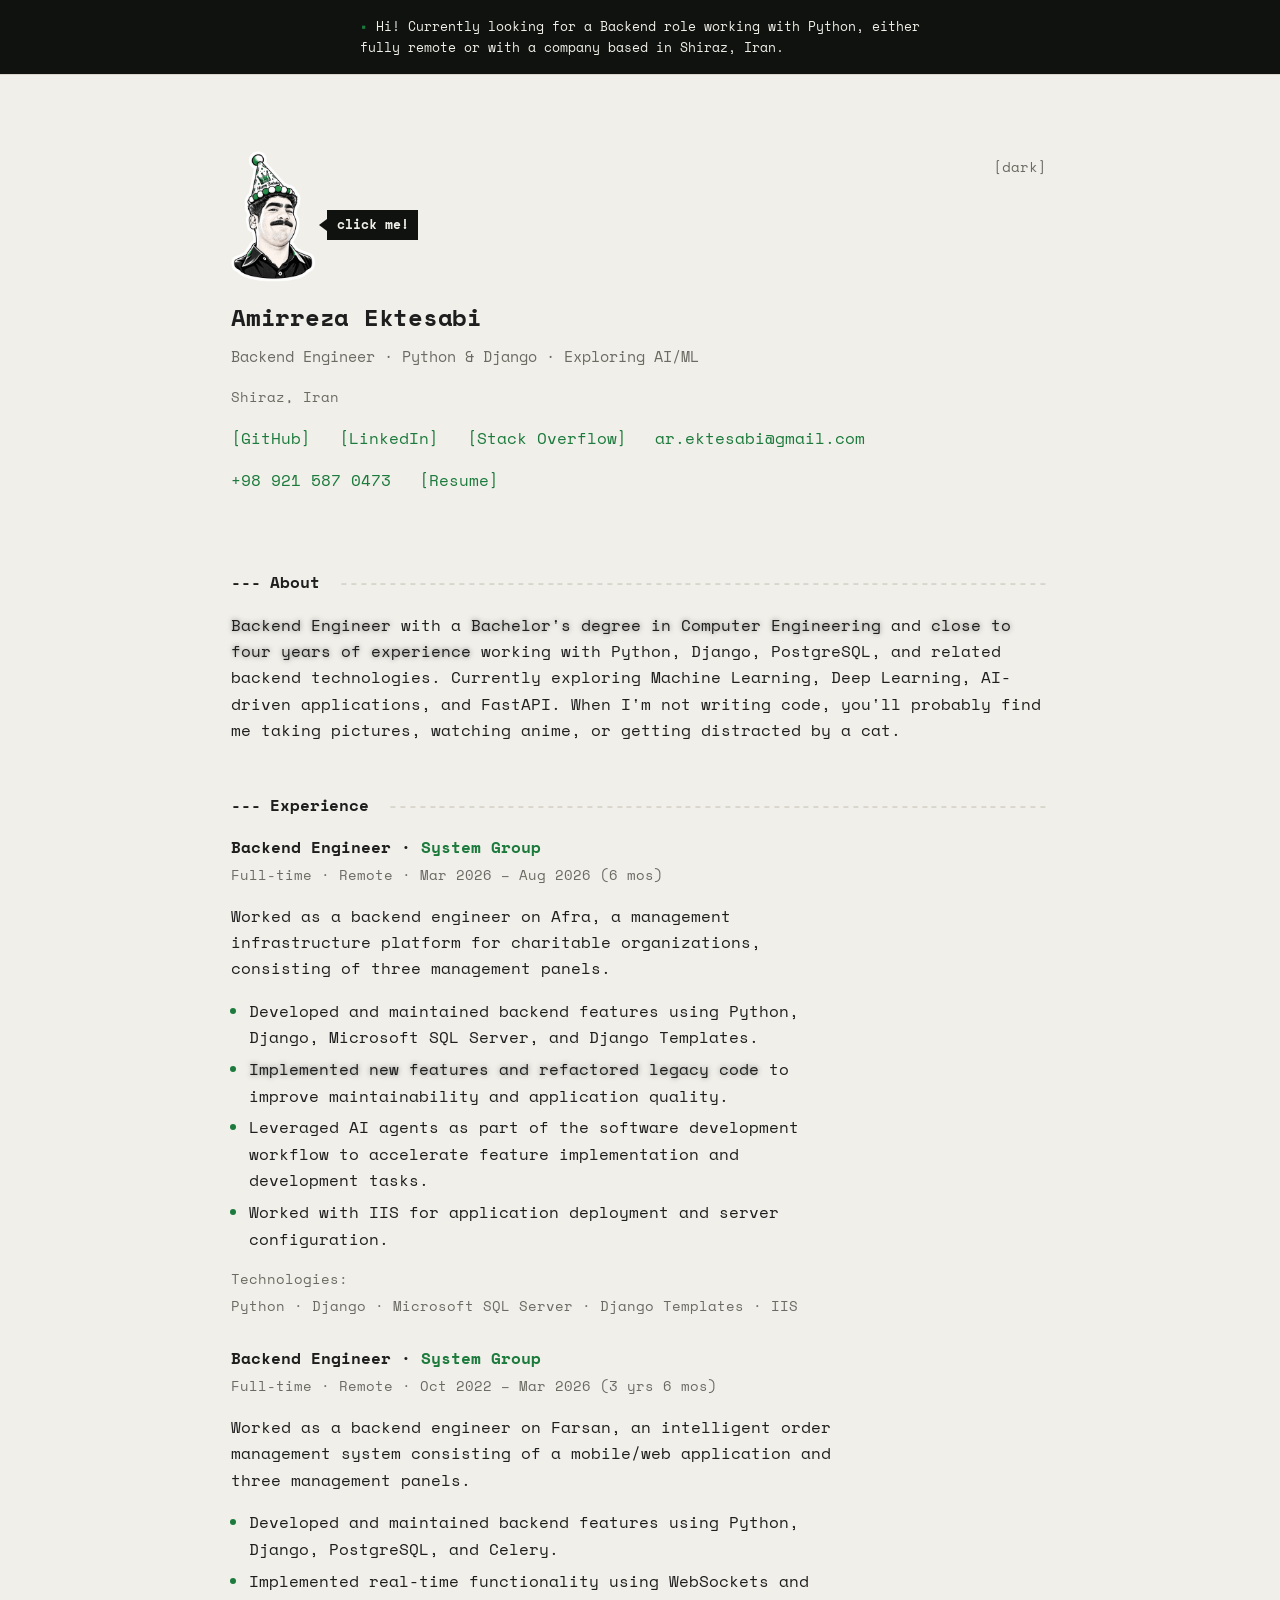
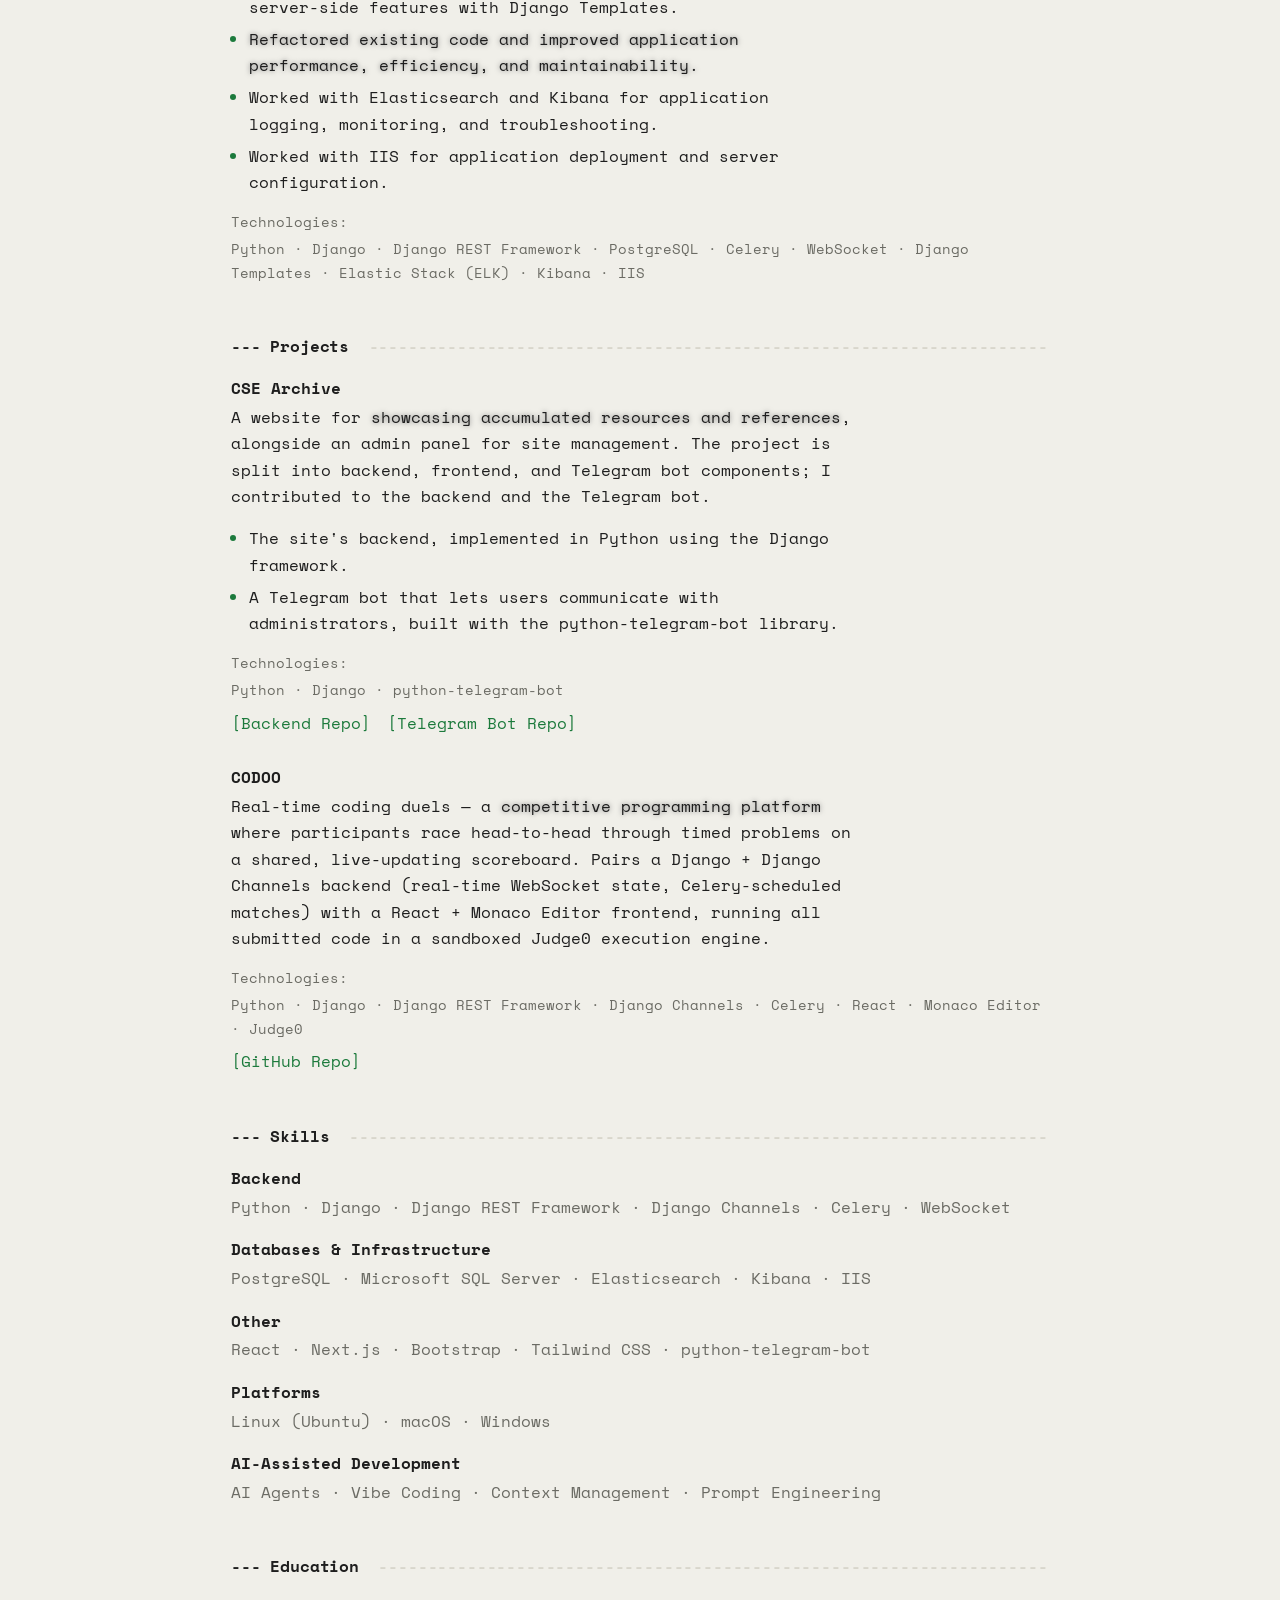
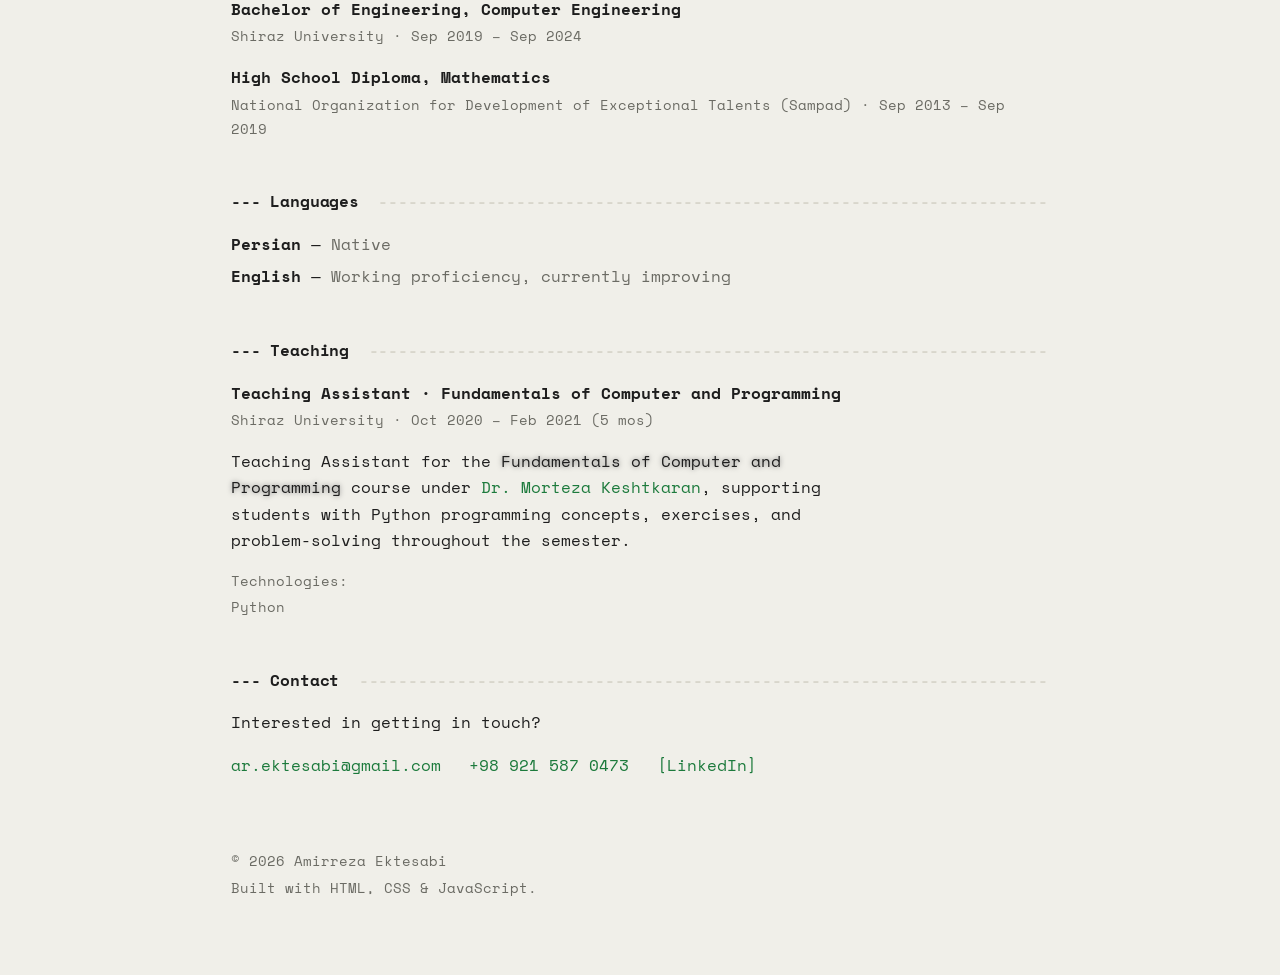
==== commit 97444935: "add avatar click hint and improve minesweeper UI" ====
--- a/index.html
+++ b/index.html
@@ -46,17 +46,17 @@
   <!-- ============ Header ============ -->
   <header class="site-header">
     <div class="header-top">
-      <img
-        class="avatar"
-        src="image.png"
-        alt="Amirreza Ektesabi"
-        width="84"
-      />
+      <div class="avatar-row">
+        <img
+          class="avatar"
+          src="image.png"
+          alt="Amirreza Ektesabi"
+          width="84"
+        />
+        <div class="avatar-hint" id="avatar-hint">click me!</div>
+      </div>
 
       <div class="header-buttons">
-        <button id="play-toggle" class="theme-toggle" type="button" aria-pressed="false">
-          [play]
-        </button>
         <button id="theme-toggle" class="theme-toggle" type="button" aria-pressed="false">
           [dark]
         </button>
@@ -67,7 +67,10 @@
     <section id="minesweeper" class="minesweeper-section" hidden>
       <div class="ms-header">
         <span id="ms-status" class="ms-status">mines: 0</span>
-        <a href="#" id="ms-replay" class="ms-replay">[replay]</a>
+        <div class="ms-button-group">
+          <button id="ms-replay" class="ms-replay" type="button">[replay]</button>
+          <button id="ms-close" class="ms-close" type="button" hidden>[close]</button>
+        </div>
       </div>
       <div id="ms-board" class="ms-board"></div>
       <p class="ms-hint">click to reveal &middot; right-click or hold to flag</p>
--- a/style.css
+++ b/style.css
@@ -5,11 +5,13 @@
 :root {
   --background: #f0efe9;
   --surface: #ffffff;
+  --surface-revealed: #fbfaf5;
   --text: #1e1e1e;
   --muted: #6b6b64;
   --accent: #1c7a3c;
   --accent-dim: #3f8f5c;
   --border: #d8d6cc;
+  --border-faded: rgba(216, 214, 204, 0.35);
 
   --space-1: 0.5rem;
   --space-2: 1rem;
@@ -24,11 +26,13 @@
 [data-theme="dark"] {
   --background: #10120f;
   --surface: #000000;
+  --surface-revealed: #161712;
   --text: #cfd0c9;
   --muted: #7c7d75;
   --accent: #3ecf6b;
   --accent-dim: #2e9e51;
   --border: #2a2c26;
+  --border-faded: rgba(42, 44, 38, 0.35);
 
   --banner-bg: #f0efe9;
   --banner-text: #1e1e1e;
@@ -157,7 +161,7 @@
   color: var(--banner-text);
   border-bottom: 1px solid var(--border);
   margin-bottom: var(--space-3);
-  font-size: 0.9rem;
+  font-size: 0.8rem;
 }
 
 .open-to-work-banner p {
@@ -199,6 +203,7 @@
 .avatar {
   width: 84px;
   height: auto;
+  cursor: pointer;
 }
 
 /* While the minesweeper is open, shrink the avatar to the button-row height
@@ -206,6 +211,46 @@
 .avatar.ms-shrunk {
   width: auto;
   height: 28px;
+}
+
+.avatar-row {
+  display: flex;
+  align-items: center;
+  gap: 0.75rem;
+}
+
+.avatar-hint {
+  position: relative;
+  background: var(--banner-bg);
+  color: var(--background);
+  font-family: inherit;
+  font-size: 0.8rem;
+  font-weight: 700;
+  padding: 0.35em 0.75em;
+  border-radius: 0;
+  white-space: nowrap;
+  transform: translateY(8px);
+}
+
+.avatar-hint::before {
+  content: "";
+  position: absolute;
+  left: -8px;
+  top: 50%;
+  transform: translateY(-50%);
+  border-width: 6px 8px 6px 0;
+  border-style: solid;
+  border-color: transparent var(--banner-bg) transparent transparent;
+}
+
+@media (max-width: 480px) {
+  .avatar-hint::before {
+    border-width: 6px 8px 6px 0;
+    border-color: transparent var(--banner-bg) transparent transparent;
+    left: -8px;
+    top: 50%;
+    transform: translateY(-50%);
+  }
 }
 
 .header-links {
@@ -403,7 +448,7 @@
    ========================================================================== */
 
 .minesweeper-section {
-  margin-top: 0; /* sits right under the header row, full content width */
+  margin-top: 0;
 }
 
 .ms-header {
@@ -413,6 +458,12 @@
   margin-bottom: var(--space-2);
 }
 
+.ms-button-group {
+  display: flex;
+  gap: 0.25rem;
+  align-items: center;
+}
+
 .ms-status {
   color: var(--muted);
   font-size: 0.9rem;
@@ -430,15 +481,30 @@
   font-size: 1rem;
 }
 
-.ms-replay {
+.ms-replay,
+.ms-close {
   font-size: 0.85rem;
+  padding: 0.2rem 0.1rem;
+  margin-top: 0.15rem;
+  color: var(--muted);
+  font-family: inherit;
+  cursor: pointer;
+  white-space: nowrap;
+  background: none;
+  border: none;
+}
+
+.ms-replay:hover,
+.ms-close:hover {
+  color: var(--accent);
 }
 
 .ms-board {
   display: grid;
-  gap: 1px;
-  background: var(--border);
+  gap: 0;
   border: 1px solid var(--border);
+  border-top: 1px solid var(--border);
+  border-left: 1px solid var(--border);
   width: 100%;
   user-select: none;
   -webkit-touch-callout: none;
@@ -450,13 +516,22 @@
   display: flex;
   align-items: center;
   justify-content: center;
-  background: var(--surface);
+  background: var(--surface-revealed);
   font-size: 0.95rem;
   font-weight: 700;
   cursor: pointer;
   line-height: 1;
   /* faster taps on mobile (no double-tap-zoom delay) */
   touch-action: manipulation;
+  border-right: 1px solid var(--border);
+  border-bottom: 1px solid var(--border);
+  overflow: hidden;
+  min-height: 0;
+}
+
+.ms-cell.revealed {
+  border-right-color: var(--border-faded);
+  border-bottom-color: var(--border-faded);
 }
 
 .ms-cell.hidden-cell {
@@ -480,6 +555,7 @@
   height: 100%;
   object-fit: cover;
   display: block;
+  overflow: hidden;
 }
 
 .ms-cell.mine.exploded {
@@ -525,10 +601,6 @@
     padding-top: var(--space-3);
   }
 
-  .open-to-work-banner {
-    font-size: 0.8rem;
-  }
-
   .name {
     font-size: 1.3rem;
   }
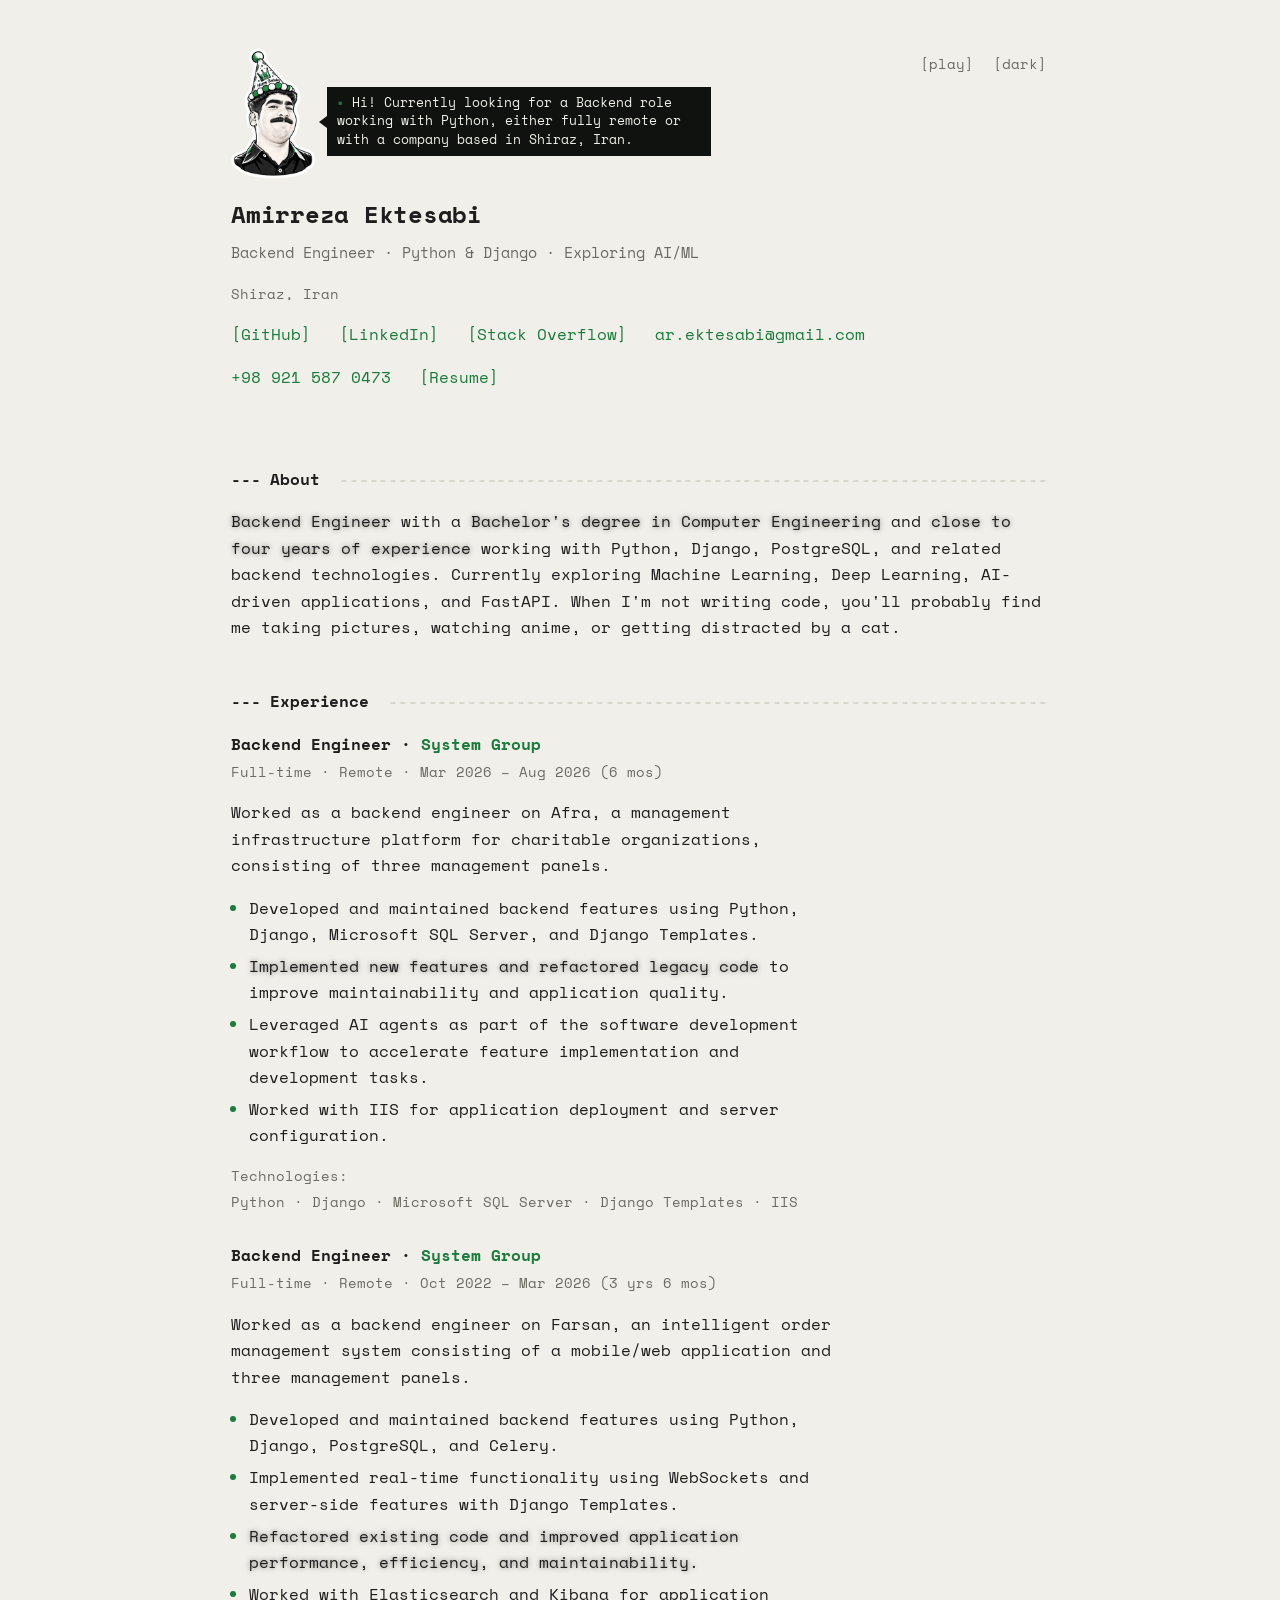
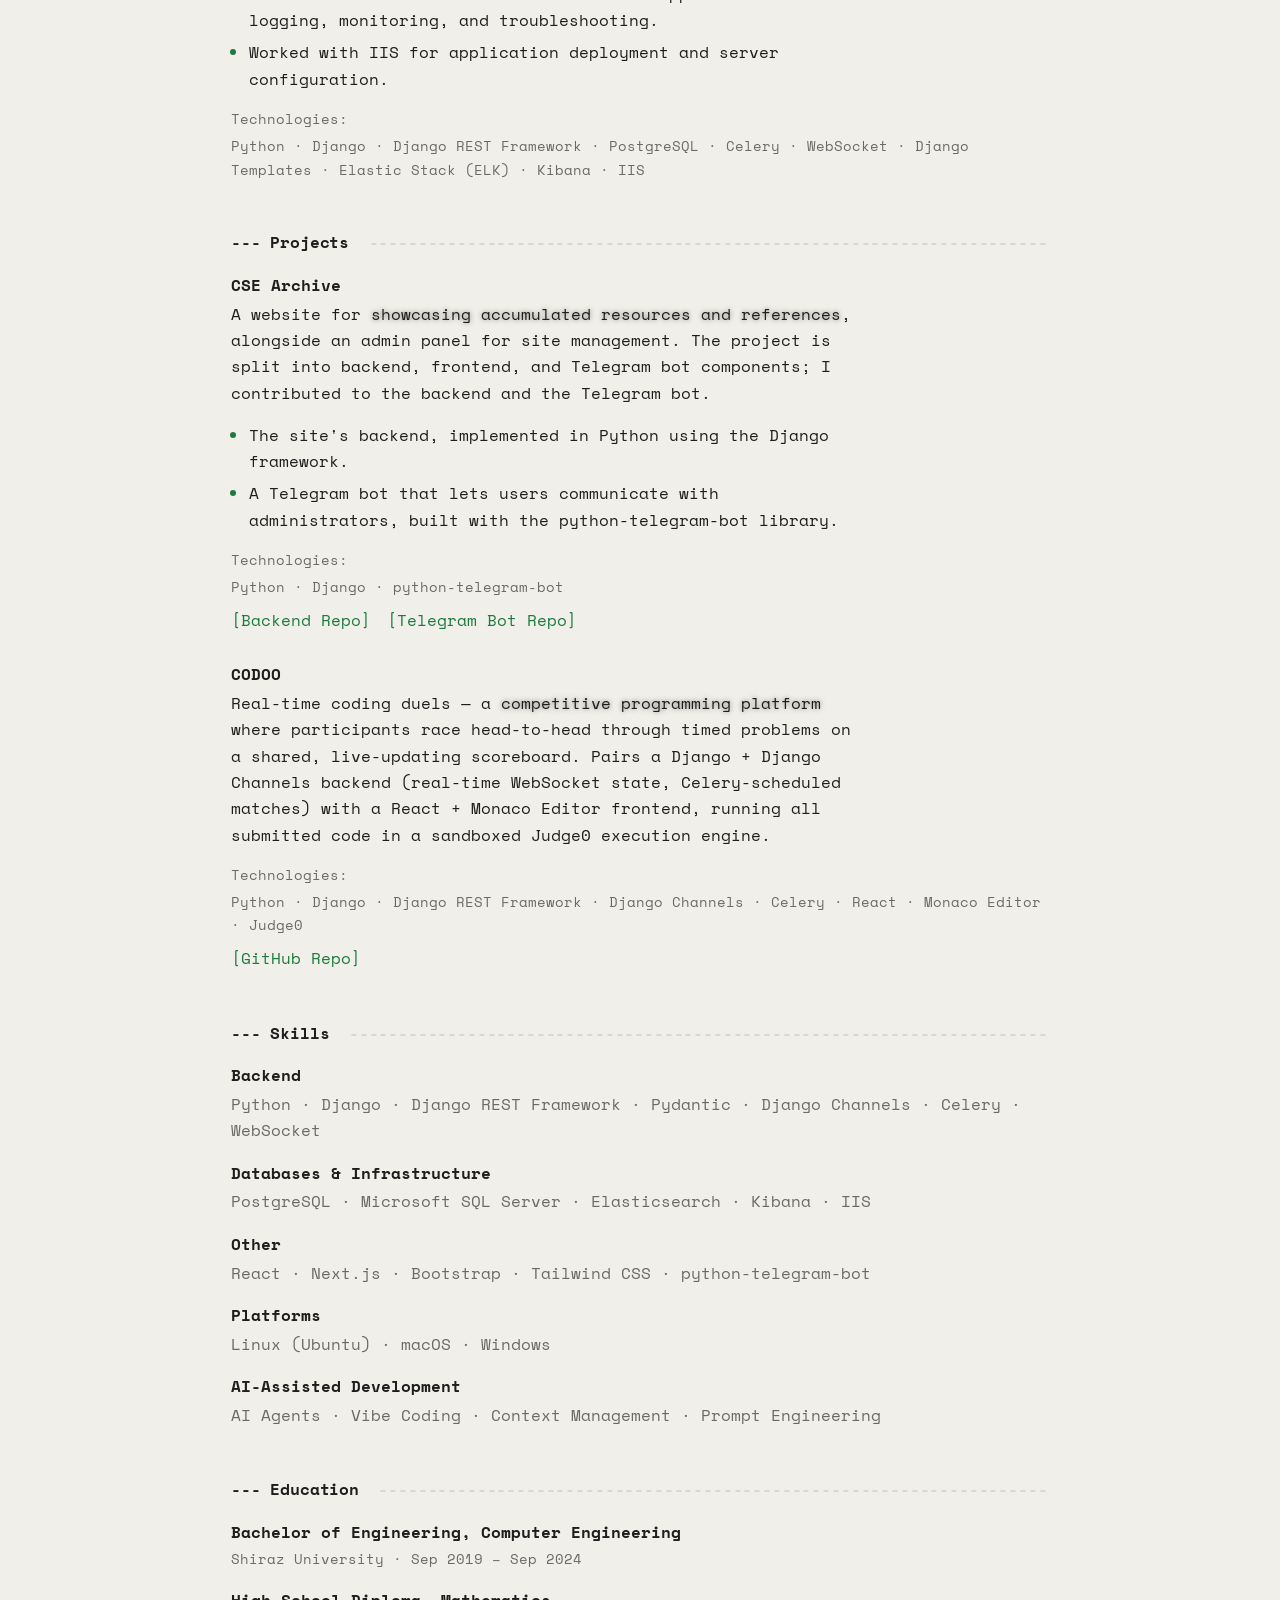
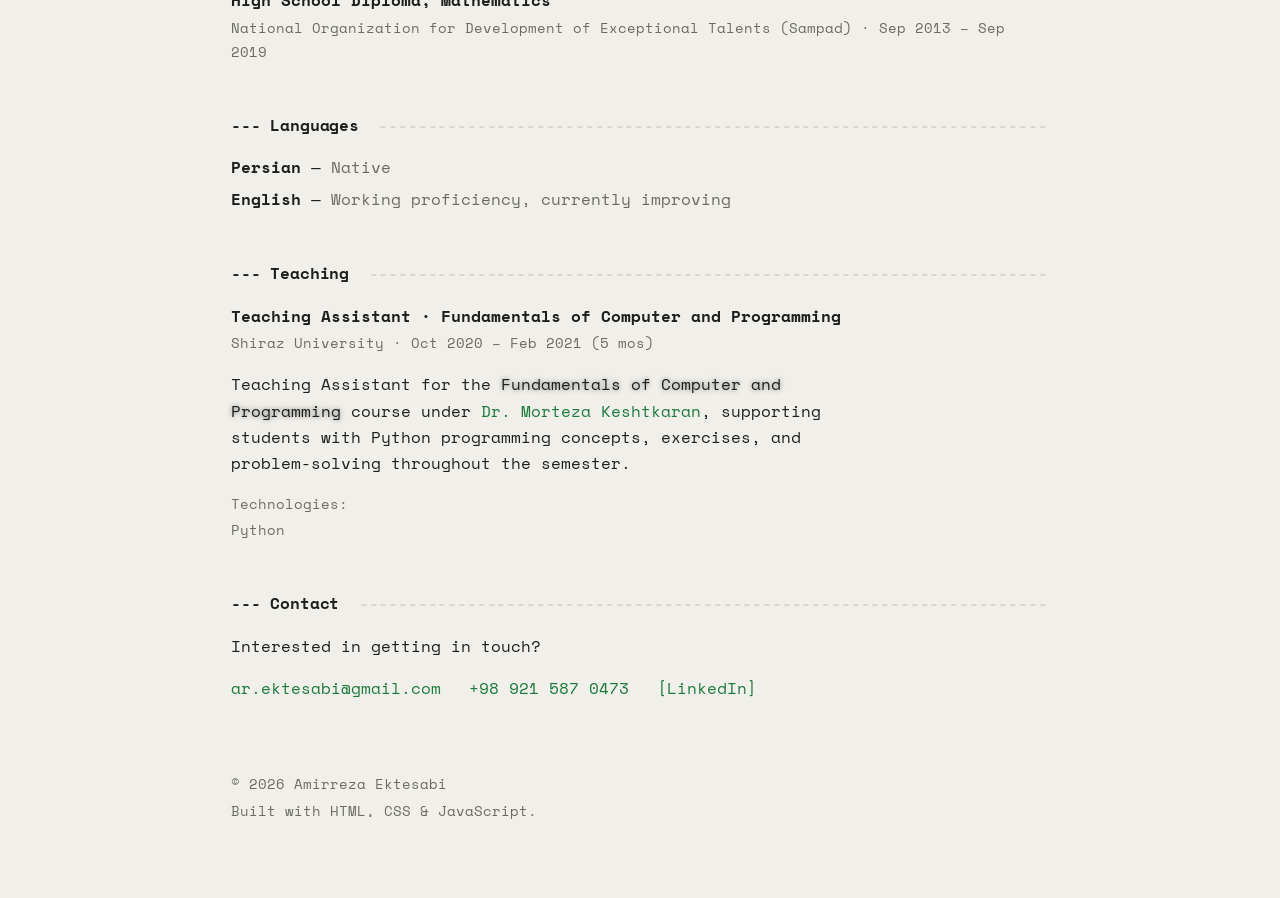
==== commit ff474ff0: "consolidate open-to-work status into avatar bubble and add Pydantic" ====
--- a/index.html
+++ b/index.html
@@ -34,13 +34,6 @@
 </head>
 <body>
 
-  <!-- ============ Open to Work Banner ============ -->
-  <div id="open-to-work" class="open-to-work-banner">
-    <p>
-      <span class="banner-bullet">▪</span> Hi! Currently looking for a Backend role working with Python, either fully remote or with a company based in Shiraz, Iran.
-    </p>
-  </div>
-
   <main>
 
   <!-- ============ Header ============ -->
@@ -53,11 +46,14 @@
           alt="Amirreza Ektesabi"
           width="84"
         />
-        <div class="avatar-hint" id="avatar-hint">click me!</div>
+        <div class="avatar-bubble" id="avatar-bubble"><span class="bubble-bullet">▪</span> Hi! Currently looking for a Backend role working with Python, either fully remote or with a company based in Shiraz, Iran.</div>
       </div>
 
       <div class="header-buttons">
-        <button id="theme-toggle" class="theme-toggle" type="button" aria-pressed="false">
+        <button id="play-toggle" class="header-button" type="button" aria-pressed="false" aria-label="Play minesweeper">
+          [play]
+        </button>
+        <button id="theme-toggle" class="header-button" type="button" aria-pressed="false">
           [dark]
         </button>
       </div>
@@ -69,7 +65,6 @@
         <span id="ms-status" class="ms-status">mines: 0</span>
         <div class="ms-button-group">
           <button id="ms-replay" class="ms-replay" type="button">[replay]</button>
-          <button id="ms-close" class="ms-close" type="button" hidden>[close]</button>
         </div>
       </div>
       <div id="ms-board" class="ms-board"></div>
@@ -193,7 +188,7 @@
 
     <div class="skill-group">
       <p class="skill-group-title">Backend</p>
-      <p class="skill-list">Python · Django · Django REST Framework · Django Channels · Celery · WebSocket</p>
+      <p class="skill-list">Python · Django · Django REST Framework · Pydantic · Django Channels · Celery · WebSocket</p>
     </div>
 
     <div class="skill-group">
--- a/style.css
+++ b/style.css
@@ -19,8 +19,8 @@
   --space-4: 3rem;
   --space-5: 4.5rem;
 
-  --banner-bg: #10120f;
-  --banner-text: #f0efe9;
+  --bubble-bg: #10120f;
+  --bubble-text: #f0efe9;
 }
 
 [data-theme="dark"] {
@@ -34,8 +34,8 @@
   --border: #2a2c26;
   --border-faded: rgba(42, 44, 38, 0.35);
 
-  --banner-bg: #f0efe9;
-  --banner-text: #1e1e1e;
+  --bubble-bg: #f0efe9;
+  --bubble-text: #1e1e1e;
 }
 
 /* ==========================================================================
@@ -150,37 +150,6 @@
 }
 
 /* ==========================================================================
-   Open to Work Banner
-   ========================================================================== */
-
-.open-to-work-banner {
-  width: 100%;
-  padding: var(--space-2) var(--space-2);
-  background: var(--surface);
-  background: var(--banner-bg);
-  color: var(--banner-text);
-  border-bottom: 1px solid var(--border);
-  margin-bottom: var(--space-3);
-  font-size: 0.8rem;
-}
-
-.open-to-work-banner p {
-  margin: 0 auto;
-  max-width: 50ch;
-  min-width: 320px;
-}
-
-.banner-bullet {
-  color: var(--accent);
-}
-
-@media (min-width: 900px) {
-  .open-to-work-banner p {
-    max-width: 70ch;
-  }
-}
-
-/* ==========================================================================
    Header
    ========================================================================== */
 
@@ -195,7 +164,6 @@
   gap: var(--space-2);
 }
 
-/* The hidden attribute must win even over author display rules (e.g. img) */
 [hidden] {
   display: none !important;
 }
@@ -203,11 +171,8 @@
 .avatar {
   width: 84px;
   height: auto;
-  cursor: pointer;
-}
-
-/* While the minesweeper is open, shrink the avatar to the button-row height
-   instead of hiding it */
+}
+
 .avatar.ms-shrunk {
   width: auto;
   height: 28px;
@@ -219,20 +184,22 @@
   gap: 0.75rem;
 }
 
-.avatar-hint {
+.avatar-bubble {
   position: relative;
-  background: var(--banner-bg);
-  color: var(--background);
+  background: var(--bubble-bg);
+  color: var(--bubble-text);
   font-family: inherit;
   font-size: 0.8rem;
-  font-weight: 700;
-  padding: 0.35em 0.75em;
+  font-weight: 400;
+  line-height: 1.45;
+  padding: 0.5em 0.75em;
   border-radius: 0;
-  white-space: nowrap;
+  max-width: min(48ch, 100%);
+  white-space: normal;
   transform: translateY(8px);
 }
 
-.avatar-hint::before {
+.avatar-bubble::before {
   content: "";
   position: absolute;
   left: -8px;
@@ -240,17 +207,11 @@
   transform: translateY(-50%);
   border-width: 6px 8px 6px 0;
   border-style: solid;
-  border-color: transparent var(--banner-bg) transparent transparent;
-}
-
-@media (max-width: 480px) {
-  .avatar-hint::before {
-    border-width: 6px 8px 6px 0;
-    border-color: transparent var(--banner-bg) transparent transparent;
-    left: -8px;
-    top: 50%;
-    transform: translateY(-50%);
-  }
+  border-color: transparent var(--bubble-bg) transparent transparent;
+}
+
+.bubble-bullet {
+  color: var(--accent);
 }
 
 .header-links {
@@ -261,10 +222,10 @@
 }
 
 /* ==========================================================================
-   Theme toggle
-   ========================================================================== */
-
-.theme-toggle {
+   Header buttons (play, theme toggle)
+   ========================================================================== */
+
+.header-button {
   appearance: none;
   background: none;
   border: none;
@@ -277,11 +238,11 @@
   white-space: nowrap;
 }
 
-.theme-toggle:hover {
+.header-button:hover {
   color: var(--accent);
 }
 
-.theme-toggle:focus-visible {
+.header-button:focus-visible {
   outline: 1px dashed var(--accent);
   outline-offset: 3px;
 }
@@ -289,7 +250,7 @@
 .header-buttons {
   display: flex;
   gap: var(--space-2);
-  margin-left: auto; /* stay right-aligned even when the avatar is hidden */
+  margin-left: auto;
 }
 
 /* ==========================================================================
@@ -481,8 +442,7 @@
   font-size: 1rem;
 }
 
-.ms-replay,
-.ms-close {
+.ms-replay {
   font-size: 0.85rem;
   padding: 0.2rem 0.1rem;
   margin-top: 0.15rem;
@@ -494,8 +454,7 @@
   border: none;
 }
 
-.ms-replay:hover,
-.ms-close:hover {
+.ms-replay:hover {
   color: var(--accent);
 }
 
@@ -521,7 +480,6 @@
   font-weight: 700;
   cursor: pointer;
   line-height: 1;
-  /* faster taps on mobile (no double-tap-zoom delay) */
   touch-action: manipulation;
   border-right: 1px solid var(--border);
   border-bottom: 1px solid var(--border);
@@ -562,7 +520,6 @@
   background: #e24b4a;
 }
 
-/* On a win, highlight the revealed mine cells with the main accent color */
 .ms-board.win .ms-cell.mine {
   background: var(--accent);
 }
@@ -607,6 +564,38 @@
 
   .avatar {
     width: 64px;
+    margin-top: 1.5rem;
+  }
+
+  .avatar.ms-shrunk {
+    margin-top: 0.35rem;
+  }
+
+  .header-top {
+    position: relative;
+    align-items: flex-start;
+  }
+
+  .header-buttons {
+    position: absolute;
+    top: 0.15rem;
+    right: 0;
+  }
+
+  .avatar-row {
+    align-items: flex-start;
+  }
+
+  .avatar-bubble {
+    flex: 1;
+    max-width: none;
+    margin-top: 2.8rem;
+    transform: none;
+  }
+
+  .avatar-bubble::before {
+    top: 2.25rem;
+    left: -7px;
   }
 
   section {
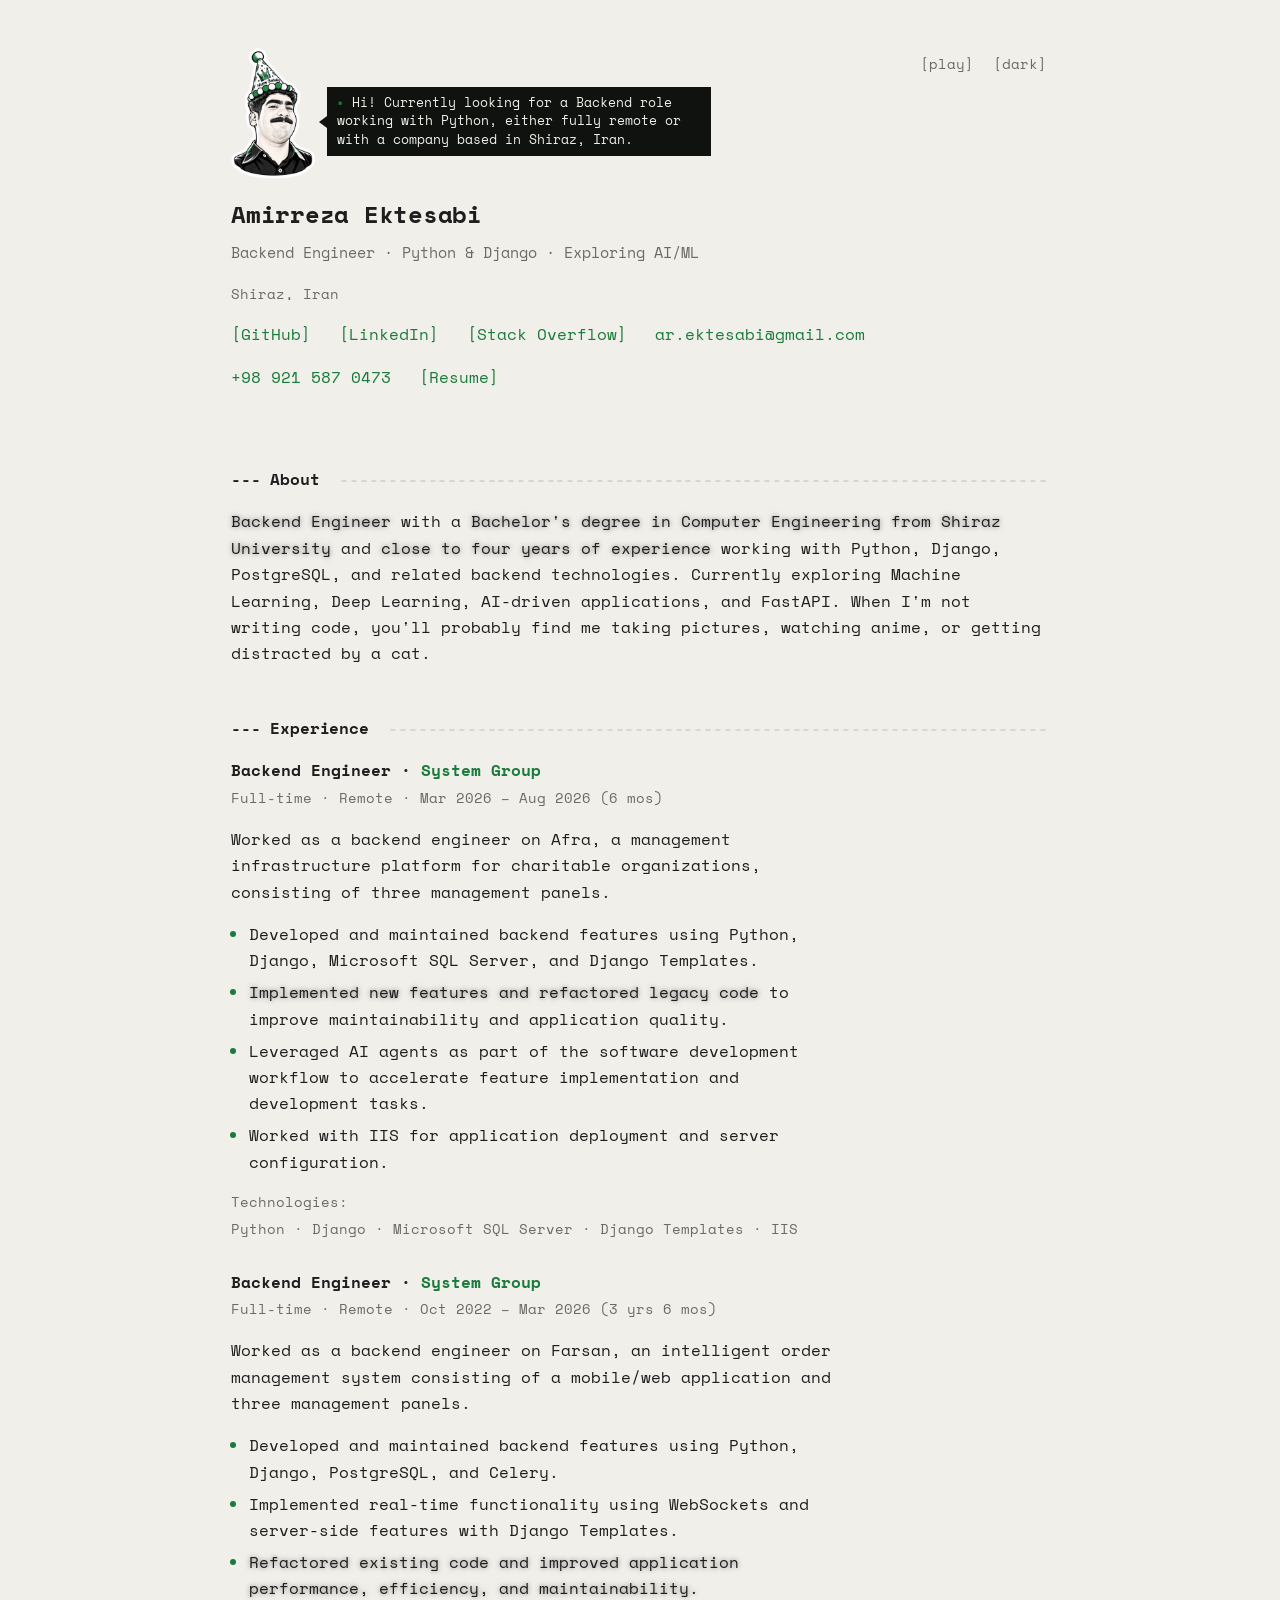
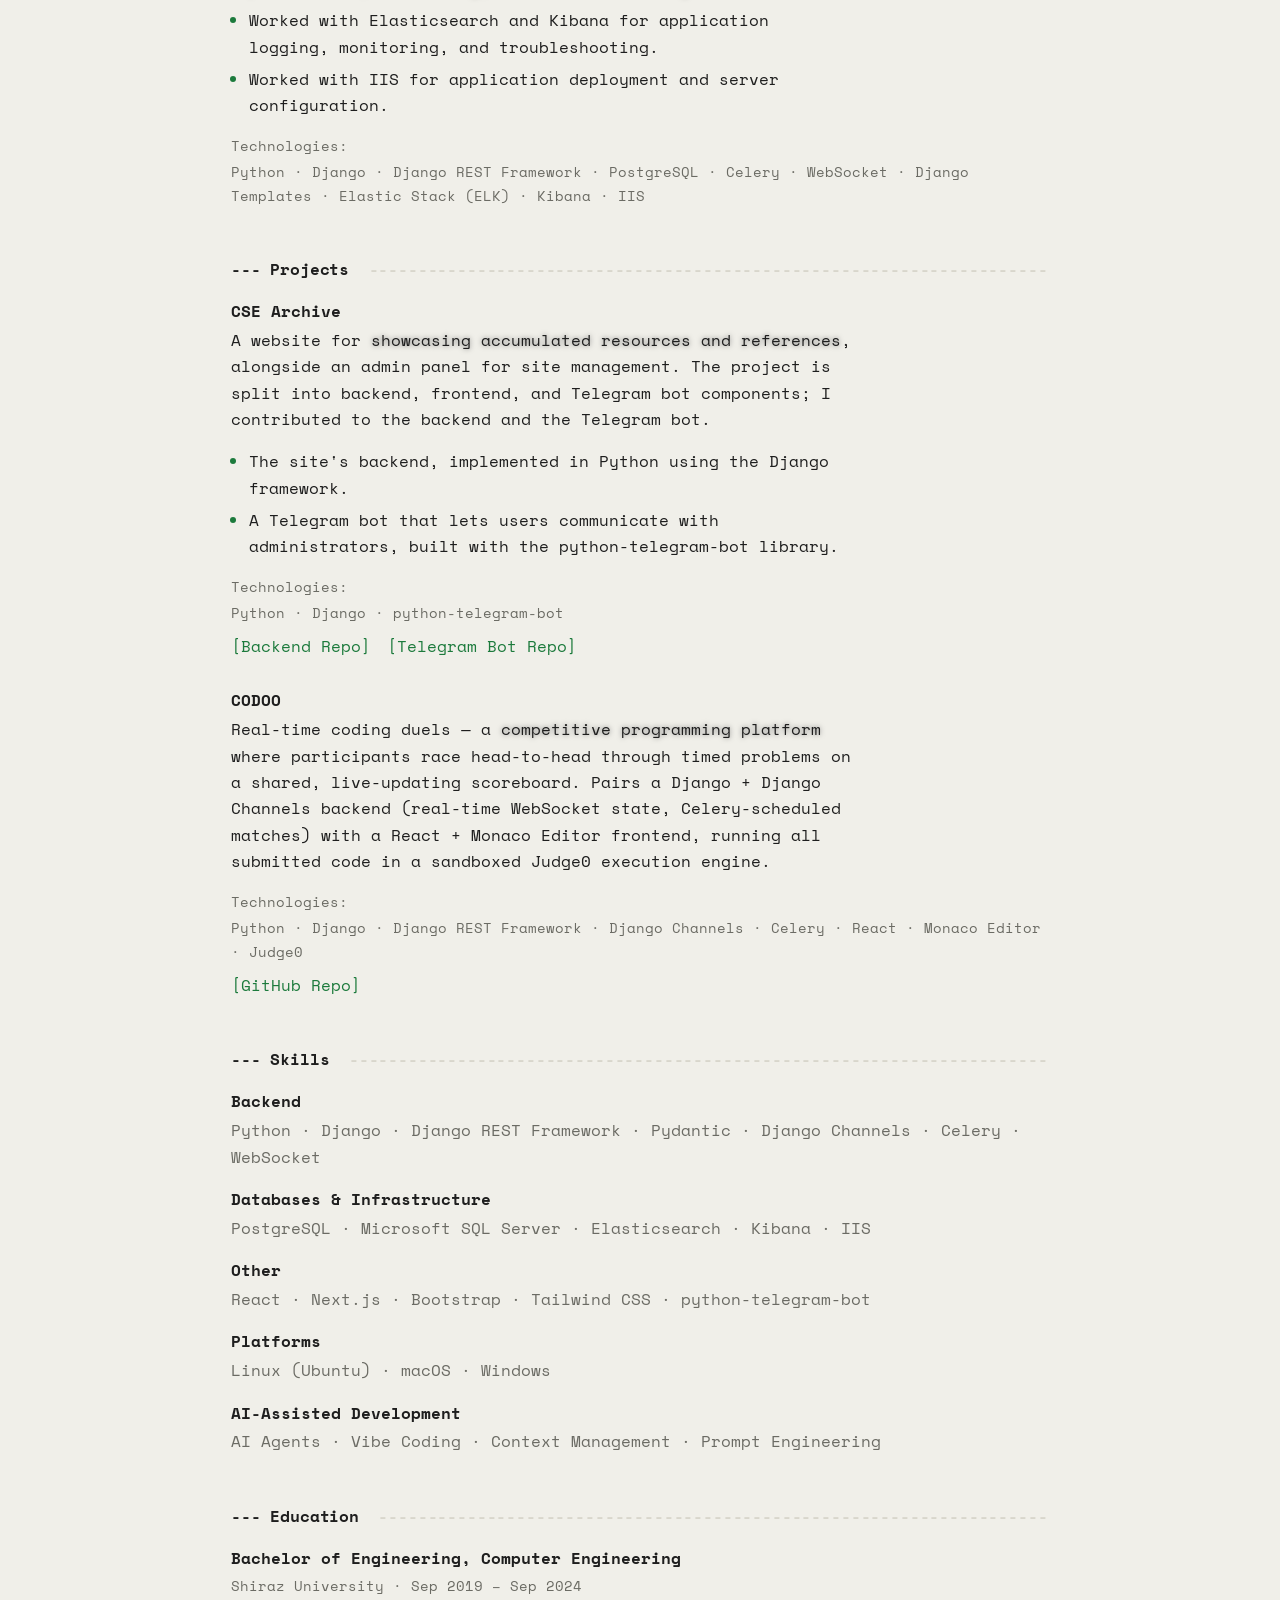
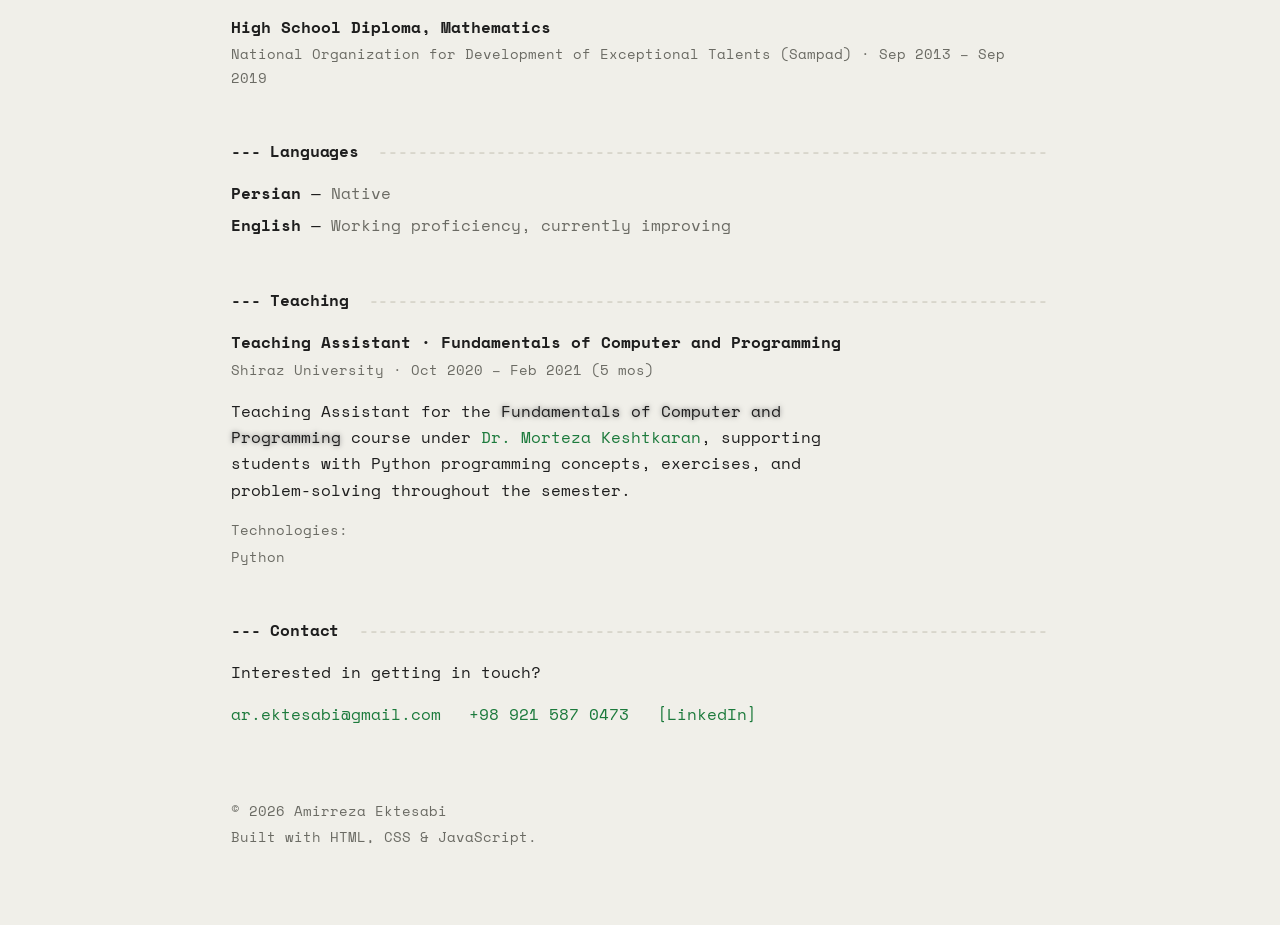
==== commit a9340e60: "add university name to about section" ====
--- a/index.html
+++ b/index.html
@@ -46,7 +46,7 @@
           alt="Amirreza Ektesabi"
           width="84"
         />
-        <div class="avatar-bubble" id="avatar-bubble"><span class="bubble-bullet">▪</span> Hi! Currently looking for a Backend role working with Python, either fully remote or with a company based in Shiraz, Iran.</div>
+        <div class="avatar-bubble" id="avatar-bubble"><span class="bubble-text"><span class="bubble-bullet">▪</span> <span class="bubble-full">Hi! Currently looking for a Backend role working with Python, either fully remote or with a company based in Shiraz, Iran.</span><span class="bubble-short">Hi!</span></span></div>
       </div>
 
       <div class="header-buttons">
@@ -89,7 +89,7 @@
   <section id="about" aria-labelledby="about-heading">
     <h2 id="about-heading" class="section-heading">--- About</h2>
     <p>
-      <em>Backend Engineer</em> with a <em>Bachelor's degree in Computer Engineering</em>
+      <em>Backend Engineer</em> with a <em>Bachelor's degree in Computer Engineering from Shiraz University</em>
       and <em>close to four years of experience</em> working with Python,
       Django, PostgreSQL, and related backend technologies. Currently
       exploring Machine Learning, Deep Learning, AI-driven applications,
--- a/style.css
+++ b/style.css
@@ -214,6 +214,36 @@
   color: var(--accent);
 }
 
+.avatar-bubble.ms-mode {
+  flex: 0 1 auto;
+  min-width: 0;
+  align-self: center;
+  font-size: 0.65rem;
+  line-height: 1.3;
+  padding: 0.3em 0.6em;
+  max-width: 36ch;
+  transform: none;
+}
+
+.avatar-bubble.ms-mode .bubble-text {
+  display: block;
+  overflow: hidden;
+  white-space: nowrap;
+  text-overflow: ellipsis;
+}
+
+.bubble-short {
+  display: none;
+}
+
+.avatar-bubble.ms-mode .bubble-full {
+  display: none;
+}
+
+.avatar-bubble.ms-mode .bubble-short {
+  display: inline;
+}
+
 .header-links {
   margin-top: var(--space-2);
   display: flex;
@@ -598,6 +628,15 @@
     left: -7px;
   }
 
+  .avatar-bubble.ms-mode {
+    margin-top: 0;
+    max-width: 24ch;
+  }
+
+  .avatar-bubble.ms-mode::before {
+    top: 50%;
+  }
+
   section {
     margin-top: var(--space-3);
   }
